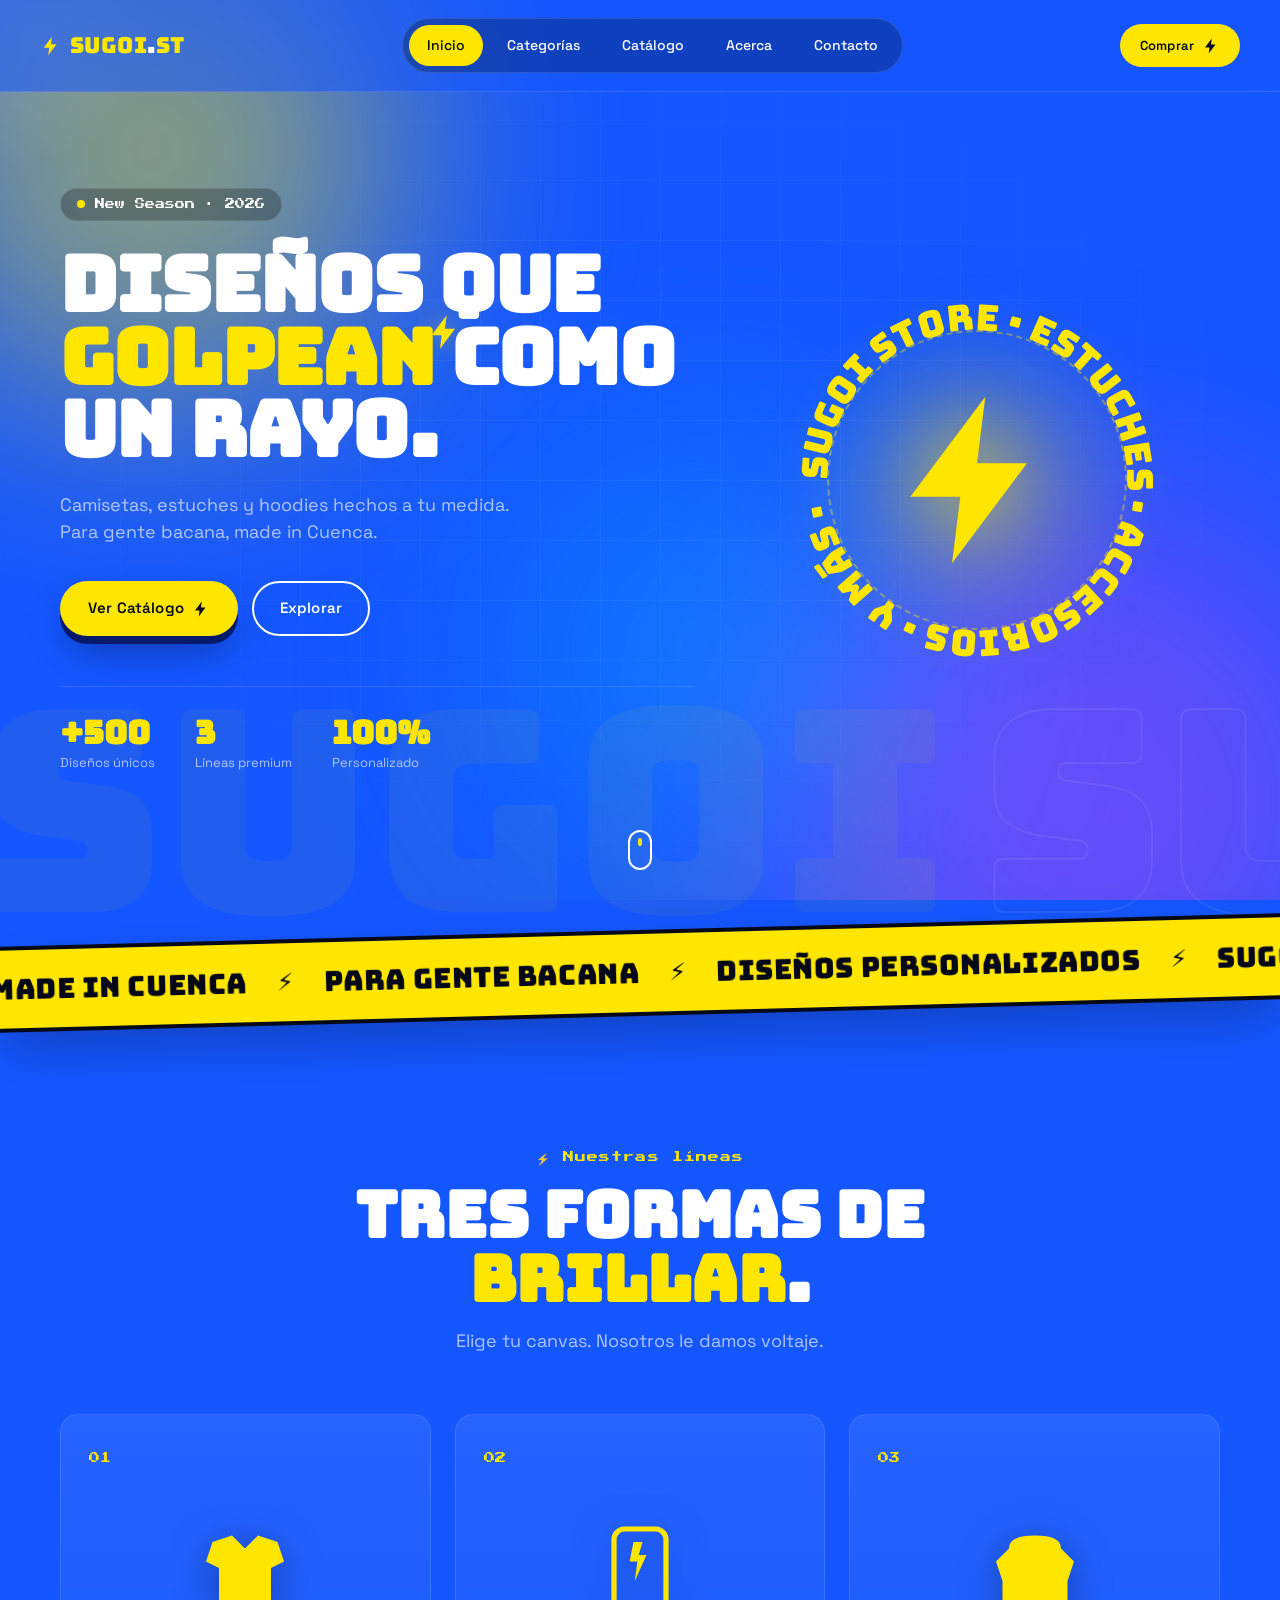
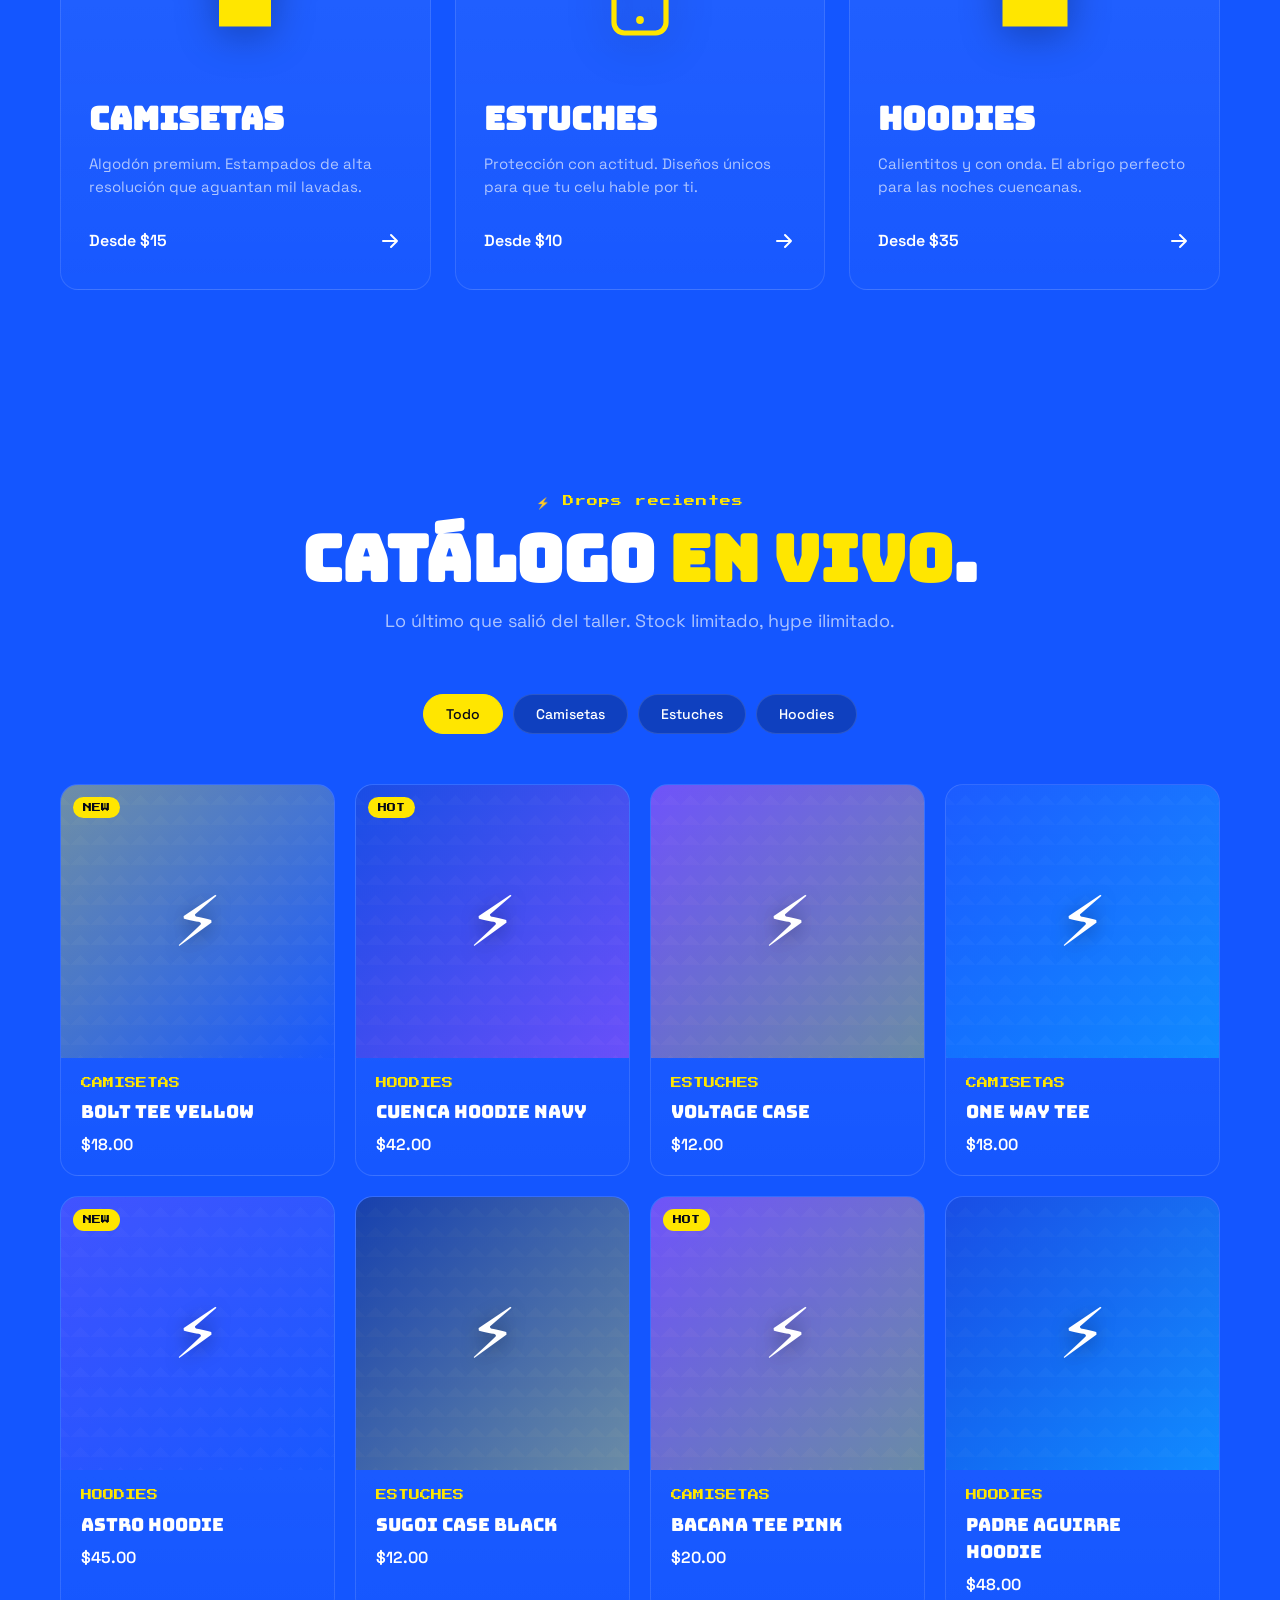
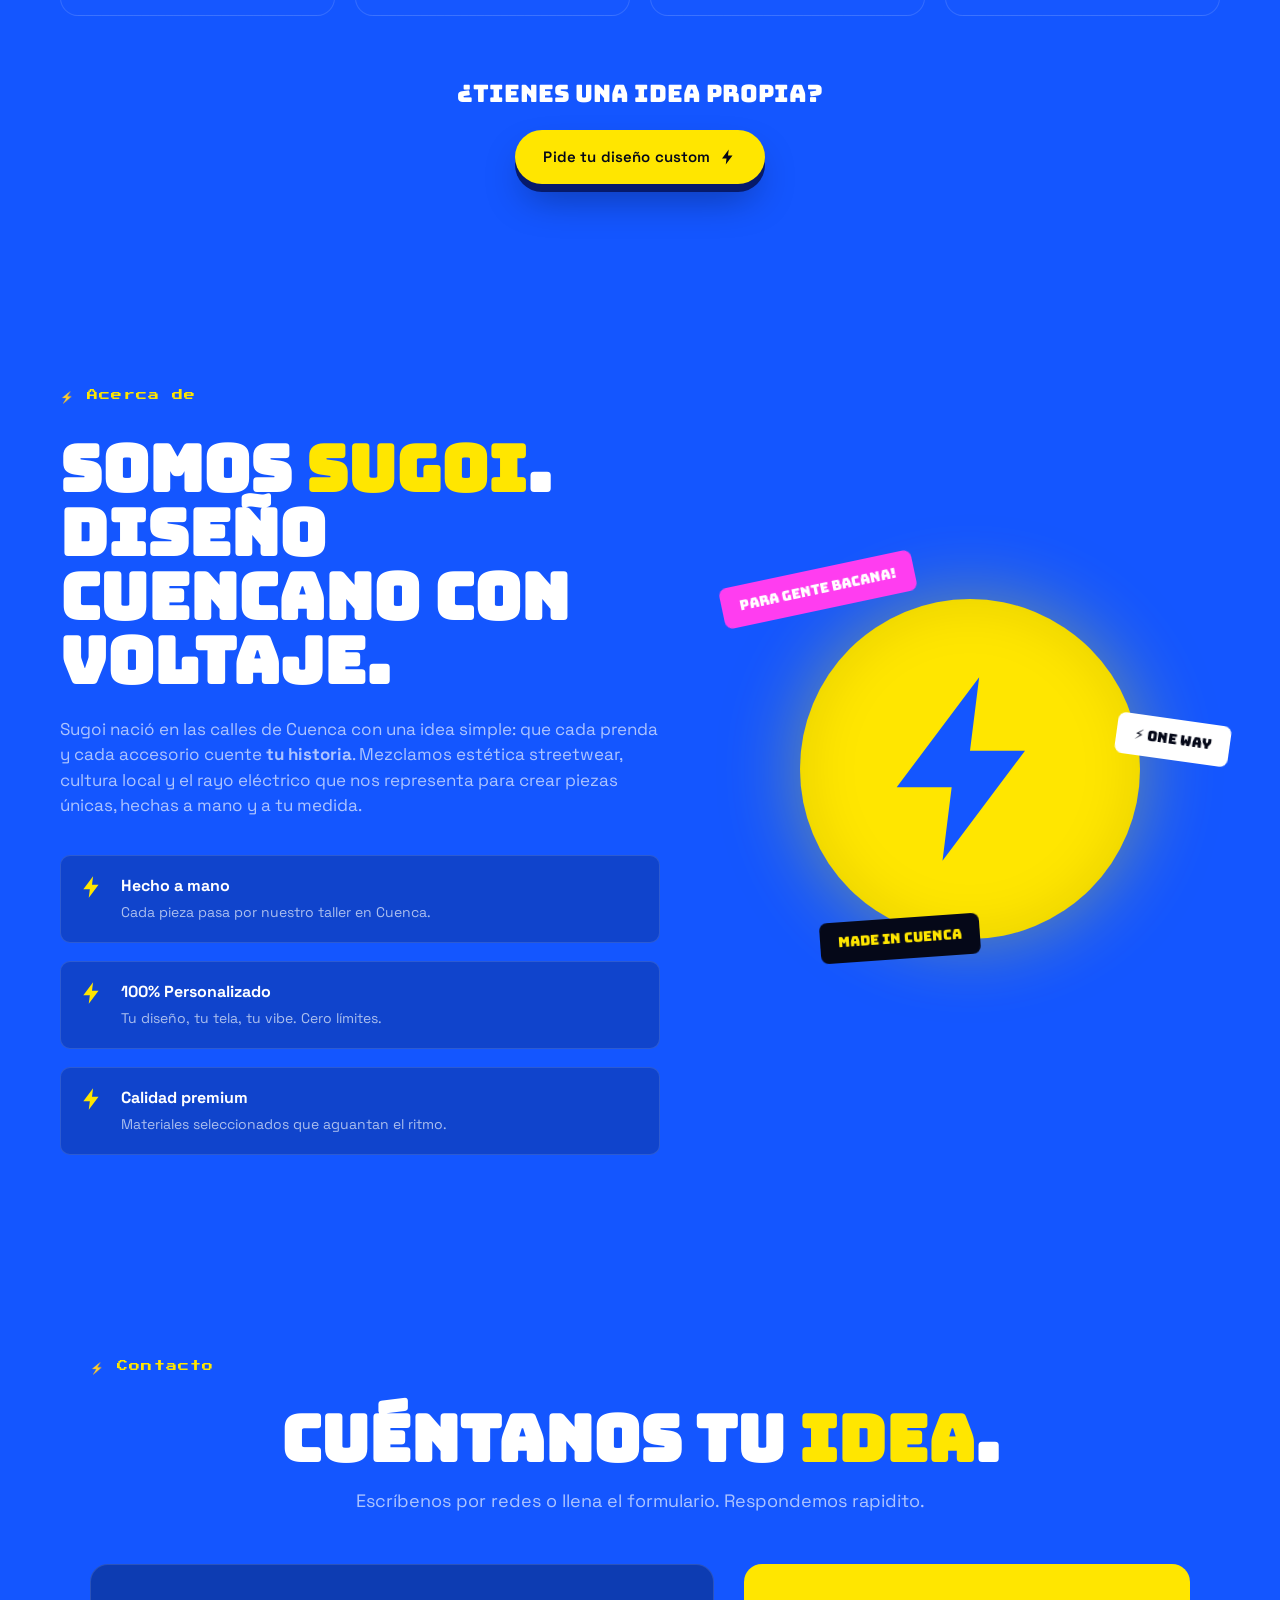
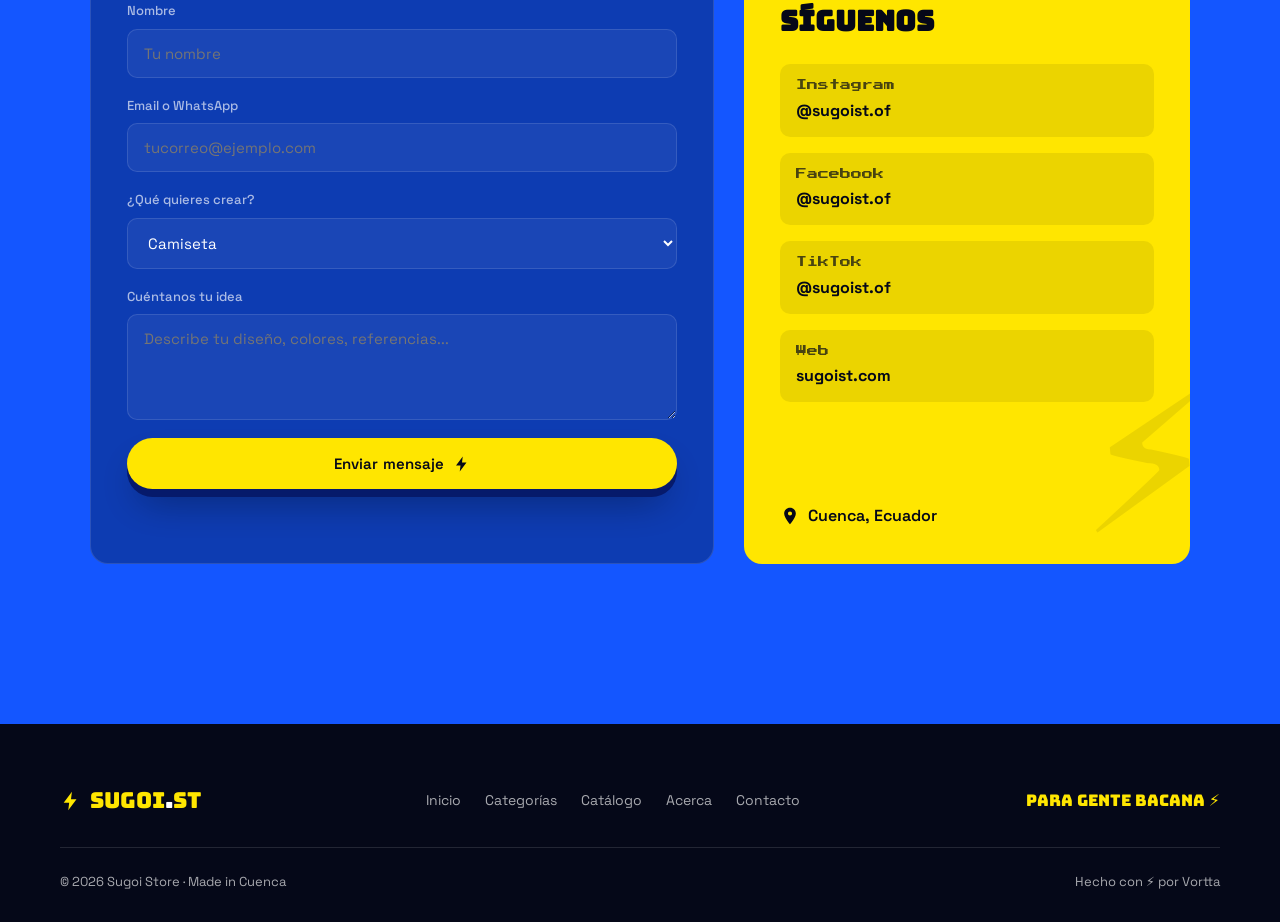
==== index.html @ 38f02950 "Primer Commit" ====
<!DOCTYPE html>
<html lang="es">
<head>
  <meta charset="UTF-8" />
  <meta name="viewport" content="width=device-width, initial-scale=1.0" />
  <title>SUGOI Store — Estuches, Accesorios y Más | Made in Cuenca</title>
  <meta name="description" content="Diseños personalizados de camisetas, estuches y hoodies. Hecho en Cuenca para gente bacana." />
  <link rel="preconnect" href="https://fonts.googleapis.com" />
  <link rel="preconnect" href="https://fonts.gstatic.com" crossorigin />
  <link href="https://fonts.googleapis.com/css2?family=Bungee&family=Space+Grotesk:wght@400;500;600;700&family=Press+Start+2P&display=swap" rel="stylesheet" />
  <link rel="stylesheet" href="assets/css/styles.css" />
</head>
<body>

  <!-- Custom cursor trail -->
  <div class="cursor-glow" id="cursorGlow"></div>

  <!-- Background grid + blobs -->
  <div class="bg-layer">
    <div class="grid-bg"></div>
    <div class="blob blob-1"></div>
    <div class="blob blob-2"></div>
    <div class="blob blob-3"></div>
  </div>

  <!-- NAVBAR -->
  <header class="nav" id="nav">
    <a href="#inicio" class="nav__logo" aria-label="Sugoi Store">
      <svg viewBox="0 0 24 24" class="bolt-icon" aria-hidden="true">
        <path d="M13 2 4 14h6l-1 8 9-12h-6l1-8z"/>
      </svg>
      <span>SUGOI<span class="dot">.</span>st</span>
    </a>
    <nav class="nav__links">
      <a href="#inicio">Inicio</a>
      <a href="#categorias">Categorías</a>
      <a href="#catalogo">Catálogo</a>
      <a href="#acerca">Acerca</a>
      <a href="#contacto">Contacto</a>
    </nav>
    <a href="#catalogo" class="btn btn--sm">
      Comprar
      <svg viewBox="0 0 24 24" class="bolt-icon" aria-hidden="true"><path d="M13 2 4 14h6l-1 8 9-12h-6l1-8z"/></svg>
    </a>
    <button class="nav__burger" id="navBurger" aria-label="Menú">
      <span></span><span></span><span></span>
    </button>
  </header>

  <!-- HERO -->
  <section class="hero" id="inicio">
    <div class="hero__bg-text" aria-hidden="true">
      <span>SUGOI</span>
      <span class="outline">SUGOI</span>
    </div>

    <div class="hero__content">
      <div class="hero__badge">
        <span class="pulse-dot"></span>
        New Season · 2026
      </div>

      <h1 class="hero__title">
        <span class="word">Diseños</span>
        <span class="word">que</span>
        <span class="word highlight">
          golpean
          <svg viewBox="0 0 24 24" class="bolt-decoration" aria-hidden="true"><path d="M13 2 4 14h6l-1 8 9-12h-6l1-8z"/></svg>
        </span>
        <span class="word">como</span>
        <span class="word">un rayo.</span>
      </h1>

      <p class="hero__subtitle">
        Camisetas, estuches y hoodies hechos a tu medida. <br />
        Para gente bacana, made in Cuenca.
      </p>

      <div class="hero__cta">
        <a href="#catalogo" class="btn btn--primary">
          Ver Catálogo
          <svg viewBox="0 0 24 24" class="bolt-icon"><path d="M13 2 4 14h6l-1 8 9-12h-6l1-8z"/></svg>
        </a>
        <a href="#categorias" class="btn btn--ghost">Explorar</a>
      </div>

      <div class="hero__stats">
        <div><strong>+500</strong><span>Diseños únicos</span></div>
        <div><strong>3</strong><span>Líneas premium</span></div>
        <div><strong>100%</strong><span>Personalizado</span></div>
      </div>
    </div>

    <div class="hero__visual">
      <div class="hero__circle">
        <svg viewBox="0 0 200 200" class="rotating-text" aria-hidden="true">
          <defs>
            <path id="circlePath" d="M 100,100 m -75,0 a 75,75 0 1,1 150,0 a 75,75 0 1,1 -150,0" />
          </defs>
          <text font-family="Bungee" font-size="18" fill="currentColor">
            <textPath href="#circlePath">SUGOI STORE · ESTUCHES · ACCESORIOS · Y MÁS · </textPath>
          </text>
        </svg>
        <svg viewBox="0 0 24 24" class="hero__bolt-big" aria-hidden="true">
          <path d="M13 2 4 14h6l-1 8 9-12h-6l1-8z"/>
        </svg>
      </div>
    </div>

    <a href="#categorias" class="scroll-down" aria-label="Desplázate">
      <span></span>
    </a>
  </section>

  <!-- MARQUEE -->
  <div class="marquee" aria-hidden="true">
    <div class="marquee__track">
      <span>MADE IN CUENCA</span><i class="bolt-sep">⚡</i>
      <span>PARA GENTE BACANA</span><i class="bolt-sep">⚡</i>
      <span>DISEÑOS PERSONALIZADOS</span><i class="bolt-sep">⚡</i>
      <span>SUGOI STORE</span><i class="bolt-sep">⚡</i>
      <span>NEW SEASON 2026</span><i class="bolt-sep">⚡</i>
      <span>MADE IN CUENCA</span><i class="bolt-sep">⚡</i>
      <span>PARA GENTE BACANA</span><i class="bolt-sep">⚡</i>
      <span>DISEÑOS PERSONALIZADOS</span><i class="bolt-sep">⚡</i>
      <span>SUGOI STORE</span><i class="bolt-sep">⚡</i>
      <span>NEW SEASON 2026</span><i class="bolt-sep">⚡</i>
    </div>
  </div>

  <!-- CATEGORÍAS -->
  <section class="categories" id="categorias">
    <div class="section-head reveal">
      <span class="eyebrow">⚡ Nuestras líneas</span>
      <h2>Tres formas de <em>brillar</em>.</h2>
      <p>Elige tu canvas. Nosotros le damos voltaje.</p>
    </div>

    <div class="cat-grid">
      <article class="cat-card reveal" data-cat="camisetas">
        <div class="cat-card__num">01</div>
        <div class="cat-card__visual">
          <svg viewBox="0 0 100 100" class="cat-icon" aria-hidden="true">
            <path d="M25 20 L40 15 L50 25 L60 15 L75 20 L80 35 L70 40 L70 85 L30 85 L30 40 L20 35 Z" fill="currentColor"/>
          </svg>
        </div>
        <h3>Camisetas</h3>
        <p>Algodón premium. Estampados de alta resolución que aguantan mil lavadas.</p>
        <div class="cat-card__footer">
          <span>Desde $15</span>
          <svg viewBox="0 0 24 24" class="arrow"><path d="M5 12h14m-6-6 6 6-6 6" stroke="currentColor" stroke-width="2" fill="none" stroke-linecap="round" stroke-linejoin="round"/></svg>
        </div>
        <div class="cat-card__bolt"></div>
      </article>

      <article class="cat-card reveal" data-cat="estuches">
        <div class="cat-card__num">02</div>
        <div class="cat-card__visual">
          <svg viewBox="0 0 100 100" class="cat-icon" aria-hidden="true">
            <rect x="30" y="10" width="40" height="80" rx="8" fill="none" stroke="currentColor" stroke-width="4"/>
            <circle cx="50" cy="80" r="3" fill="currentColor"/>
            <path d="M45 20 L42 35 L48 35 L46 50 L55 30 L49 30 L52 20 Z" fill="currentColor"/>
          </svg>
        </div>
        <h3>Estuches</h3>
        <p>Protección con actitud. Diseños únicos para que tu celu hable por ti.</p>
        <div class="cat-card__footer">
          <span>Desde $10</span>
          <svg viewBox="0 0 24 24" class="arrow"><path d="M5 12h14m-6-6 6 6-6 6" stroke="currentColor" stroke-width="2" fill="none" stroke-linecap="round" stroke-linejoin="round"/></svg>
        </div>
        <div class="cat-card__bolt"></div>
      </article>

      <article class="cat-card reveal" data-cat="hoodies">
        <div class="cat-card__num">03</div>
        <div class="cat-card__visual">
          <svg viewBox="0 0 100 100" class="cat-icon" aria-hidden="true">
            <path d="M30 25 Q30 15 50 15 Q70 15 70 25 L80 35 L75 50 L75 85 L25 85 L25 50 L20 35 Z M40 25 Q40 20 50 20 Q60 20 60 25 L60 35 Q50 40 40 35 Z" fill="currentColor"/>
          </svg>
        </div>
        <h3>Hoodies</h3>
        <p>Calientitos y con onda. El abrigo perfecto para las noches cuencanas.</p>
        <div class="cat-card__footer">
          <span>Desde $35</span>
          <svg viewBox="0 0 24 24" class="arrow"><path d="M5 12h14m-6-6 6 6-6 6" stroke="currentColor" stroke-width="2" fill="none" stroke-linecap="round" stroke-linejoin="round"/></svg>
        </div>
        <div class="cat-card__bolt"></div>
      </article>
    </div>
  </section>

  <!-- CATÁLOGO -->
  <section class="catalog" id="catalogo">
    <div class="section-head reveal">
      <span class="eyebrow">⚡ Drops recientes</span>
      <h2>Catálogo <em>en vivo</em>.</h2>
      <p>Lo último que salió del taller. Stock limitado, hype ilimitado.</p>
    </div>

    <div class="catalog__filters reveal">
      <button class="chip is-active" data-filter="all">Todo</button>
      <button class="chip" data-filter="camisetas">Camisetas</button>
      <button class="chip" data-filter="estuches">Estuches</button>
      <button class="chip" data-filter="hoodies">Hoodies</button>
    </div>

    <div class="catalog__grid" id="catalogGrid">
      <!-- Product cards generated by JS -->
    </div>

    <div class="catalog__cta reveal">
      <p>¿Tienes una idea propia?</p>
      <a href="#contacto" class="btn btn--primary">Pide tu diseño custom
        <svg viewBox="0 0 24 24" class="bolt-icon"><path d="M13 2 4 14h6l-1 8 9-12h-6l1-8z"/></svg>
      </a>
    </div>
  </section>

  <!-- ACERCA -->
  <section class="about" id="acerca">
    <div class="about__content reveal">
      <span class="eyebrow">⚡ Acerca de</span>
      <h2>Somos <em>SUGOI</em>.<br/>Diseño cuencano con voltaje.</h2>
      <p class="lead">
        Sugoi nació en las calles de Cuenca con una idea simple:
        que cada prenda y cada accesorio cuente <strong>tu historia</strong>.
        Mezclamos estética streetwear, cultura local y el rayo eléctrico
        que nos representa para crear piezas únicas, hechas a mano y a tu medida.
      </p>

      <ul class="about__features">
        <li>
          <svg viewBox="0 0 24 24" class="bolt-icon"><path d="M13 2 4 14h6l-1 8 9-12h-6l1-8z"/></svg>
          <div><strong>Hecho a mano</strong><span>Cada pieza pasa por nuestro taller en Cuenca.</span></div>
        </li>
        <li>
          <svg viewBox="0 0 24 24" class="bolt-icon"><path d="M13 2 4 14h6l-1 8 9-12h-6l1-8z"/></svg>
          <div><strong>100% Personalizado</strong><span>Tu diseño, tu tela, tu vibe. Cero límites.</span></div>
        </li>
        <li>
          <svg viewBox="0 0 24 24" class="bolt-icon"><path d="M13 2 4 14h6l-1 8 9-12h-6l1-8z"/></svg>
          <div><strong>Calidad premium</strong><span>Materiales seleccionados que aguantan el ritmo.</span></div>
        </li>
      </ul>
    </div>

    <div class="about__visual reveal">
      <div class="sticker sticker--1">PARA GENTE BACANA!</div>
      <div class="sticker sticker--2">⚡ ONE WAY</div>
      <div class="sticker sticker--3">MADE IN CUENCA</div>
      <div class="about__circle">
        <svg viewBox="0 0 24 24" class="bolt-mega" aria-hidden="true">
          <path d="M13 2 4 14h6l-1 8 9-12h-6l1-8z"/>
        </svg>
      </div>
    </div>
  </section>

  <!-- CONTACTO -->
  <section class="contact" id="contacto">
    <div class="contact__inner reveal">
      <span class="eyebrow">⚡ Contacto</span>
      <h2>Cuéntanos tu <em>idea</em>.</h2>
      <p>Escríbenos por redes o llena el formulario. Respondemos rapidito.</p>

      <div class="contact__grid">
        <form class="contact__form" id="contactForm" novalidate>
          <label>
            <span>Nombre</span>
            <input type="text" name="nombre" required placeholder="Tu nombre" />
          </label>
          <label>
            <span>Email o WhatsApp</span>
            <input type="text" name="contacto" required placeholder="tucorreo@ejemplo.com" />
          </label>
          <label>
            <span>¿Qué quieres crear?</span>
            <select name="linea">
              <option>Camiseta</option>
              <option>Estuche</option>
              <option>Hoodie</option>
              <option>Otro</option>
            </select>
          </label>
          <label>
            <span>Cuéntanos tu idea</span>
            <textarea name="mensaje" rows="4" placeholder="Describe tu diseño, colores, referencias..."></textarea>
          </label>
          <button type="submit" class="btn btn--primary btn--block">
            Enviar mensaje
            <svg viewBox="0 0 24 24" class="bolt-icon"><path d="M13 2 4 14h6l-1 8 9-12h-6l1-8z"/></svg>
          </button>
          <p class="form-msg" id="formMsg"></p>
        </form>

        <aside class="contact__side">
          <h3>Síguenos</h3>
          <a href="#" class="social-link" aria-label="Instagram">
            <span>Instagram</span><strong>@sugoist.of</strong>
          </a>
          <a href="#" class="social-link" aria-label="Facebook">
            <span>Facebook</span><strong>@sugoist.of</strong>
          </a>
          <a href="#" class="social-link" aria-label="TikTok">
            <span>TikTok</span><strong>@sugoist.of</strong>
          </a>
          <a href="#" class="social-link" aria-label="Web">
            <span>Web</span><strong>sugoist.com</strong>
          </a>

          <div class="contact__location">
            <svg viewBox="0 0 24 24" width="20" height="20"><path d="M12 2C8 2 5 5 5 9c0 5 7 13 7 13s7-8 7-13c0-4-3-7-7-7zm0 9.5A2.5 2.5 0 1 1 12 6.5a2.5 2.5 0 0 1 0 5z" fill="currentColor"/></svg>
            <span>Cuenca, Ecuador</span>
          </div>
        </aside>
      </div>
    </div>
  </section>

  <!-- FOOTER -->
  <footer class="footer">
    <div class="footer__main">
      <div class="footer__brand">
        <svg viewBox="0 0 24 24" class="bolt-icon"><path d="M13 2 4 14h6l-1 8 9-12h-6l1-8z"/></svg>
        <span>SUGOI<span class="dot">.</span>st</span>
      </div>
      <nav class="footer__nav">
        <a href="#inicio">Inicio</a>
        <a href="#categorias">Categorías</a>
        <a href="#catalogo">Catálogo</a>
        <a href="#acerca">Acerca</a>
        <a href="#contacto">Contacto</a>
      </nav>
      <p class="footer__tag">Para gente bacana ⚡</p>
    </div>
    <div class="footer__base">
      <span>© 2026 Sugoi Store · Made in Cuenca</span>
      <span>Hecho con ⚡ por Vortta</span>
    </div>
  </footer>

  <script src="assets/js/main.js"></script>
</body>
</html>
---- assets/css/styles.css ----
/* =========================================================
   SUGOI Store — Base styles
   Palette: electric blue + voltage yellow + ink black
   ========================================================= */

:root {
  --blue: #1456ff;
  --blue-deep: #0a2db5;
  --blue-dark: #061a6b;
  --yellow: #ffe600;
  --yellow-soft: #fff36a;
  --ink: #050818;
  --white: #ffffff;
  --muted: rgba(255, 255, 255, 0.65);
  --line: rgba(255, 255, 255, 0.12);

  --radius: 18px;
  --radius-sm: 10px;
  --ease: cubic-bezier(0.2, 0.7, 0.2, 1);
  --shadow: 0 30px 80px -20px rgba(0, 0, 0, 0.6);

  --font-display: "Bungee", system-ui, sans-serif;
  --font-pixel: "Press Start 2P", monospace;
  --font-body: "Space Grotesk", system-ui, -apple-system, sans-serif;
}

* { box-sizing: border-box; margin: 0; padding: 0; }

html { scroll-behavior: smooth; }

body {
  font-family: var(--font-body);
  background: var(--blue);
  color: var(--white);
  overflow-x: hidden;
  min-height: 100vh;
  line-height: 1.5;
  cursor: default;
}

img, svg { display: block; max-width: 100%; }
a { color: inherit; text-decoration: none; }
button { font-family: inherit; cursor: pointer; border: none; background: none; color: inherit; }
em { font-style: normal; color: var(--yellow); }

/* =========================================================
   BACKGROUND LAYER
   ========================================================= */
.bg-layer {
  position: fixed;
  inset: 0;
  z-index: -1;
  overflow: hidden;
  pointer-events: none;
}

.grid-bg {
  position: absolute;
  inset: 0;
  background-image:
    linear-gradient(rgba(255, 255, 255, 0.04) 1px, transparent 1px),
    linear-gradient(90deg, rgba(255, 255, 255, 0.04) 1px, transparent 1px);
  background-size: 60px 60px;
  mask-image: radial-gradient(ellipse at center, black 30%, transparent 75%);
}

.blob {
  position: absolute;
  border-radius: 50%;
  filter: blur(120px);
  opacity: 0.5;
  animation: float 18s ease-in-out infinite;
}
.blob-1 { width: 500px; height: 500px; background: var(--yellow); top: -100px; left: -100px; }
.blob-2 { width: 600px; height: 600px; background: #ff3df0; bottom: -200px; right: -100px; animation-delay: -6s; opacity: 0.35; }
.blob-3 { width: 400px; height: 400px; background: #00e5ff; top: 50%; left: 40%; animation-delay: -12s; opacity: 0.25; }

@keyframes float {
  0%, 100% { transform: translate(0, 0) scale(1); }
  33%      { transform: translate(60px, -40px) scale(1.1); }
  66%      { transform: translate(-40px, 60px) scale(0.95); }
}

/* =========================================================
   CURSOR GLOW
   ========================================================= */
.cursor-glow {
  position: fixed;
  width: 400px;
  height: 400px;
  border-radius: 50%;
  background: radial-gradient(circle, rgba(255, 230, 0, 0.18), transparent 60%);
  pointer-events: none;
  z-index: 0;
  transform: translate(-50%, -50%);
  transition: width 0.3s ease, height 0.3s ease;
  mix-blend-mode: screen;
}

/* =========================================================
   BOLT ICON
   ========================================================= */
.bolt-icon {
  width: 18px;
  height: 18px;
  fill: currentColor;
  flex-shrink: 0;
}

/* =========================================================
   NAVBAR
   ========================================================= */
.nav {
  position: fixed;
  top: 0; left: 0; right: 0;
  z-index: 100;
  display: flex;
  align-items: center;
  justify-content: space-between;
  padding: 18px 40px;
  backdrop-filter: blur(12px);
  background: rgba(20, 86, 255, 0.55);
  border-bottom: 1px solid var(--line);
  transition: padding 0.3s var(--ease), background 0.3s var(--ease);
}
.nav.is-scrolled {
  padding: 12px 40px;
  background: rgba(6, 26, 107, 0.85);
}

.nav__logo {
  display: flex;
  align-items: center;
  gap: 8px;
  font-family: var(--font-display);
  font-size: 22px;
  color: var(--yellow);
  letter-spacing: 0.02em;
}
.nav__logo .bolt-icon { width: 22px; height: 22px; }
.nav__logo .dot { color: var(--white); }

.nav__links {
  display: flex;
  gap: 6px;
  background: rgba(0, 0, 0, 0.25);
  padding: 6px;
  border-radius: 99px;
  border: 1px solid var(--line);
}
.nav__links a {
  position: relative;
  padding: 10px 18px;
  border-radius: 99px;
  font-size: 14px;
  font-weight: 500;
  transition: color 0.25s var(--ease), background 0.25s var(--ease);
}
.nav__links a:hover,
.nav__links a.is-active {
  background: var(--yellow);
  color: var(--ink);
}

.nav__burger {
  display: none;
  flex-direction: column;
  gap: 5px;
  padding: 8px;
}
.nav__burger span {
  width: 24px;
  height: 2px;
  background: var(--white);
  transition: transform 0.3s, opacity 0.3s;
}

/* =========================================================
   BUTTONS
   ========================================================= */
.btn {
  display: inline-flex;
  align-items: center;
  gap: 8px;
  padding: 14px 26px;
  border-radius: 99px;
  font-weight: 600;
  font-size: 15px;
  letter-spacing: 0.01em;
  border: 2px solid transparent;
  position: relative;
  overflow: hidden;
  transition: transform 0.25s var(--ease), box-shadow 0.25s var(--ease);
  white-space: nowrap;
}
.btn::before {
  content: "";
  position: absolute;
  inset: 0;
  background: linear-gradient(120deg, transparent 30%, rgba(255, 255, 255, 0.5) 50%, transparent 70%);
  transform: translateX(-100%);
  transition: transform 0.6s var(--ease);
}
.btn:hover::before { transform: translateX(100%); }
.btn:hover { transform: translateY(-2px); }

.btn--primary {
  background: var(--yellow);
  color: var(--ink);
  box-shadow: 0 8px 0 var(--blue-dark), 0 20px 40px -10px rgba(0, 0, 0, 0.4);
}
.btn--primary:hover {
  box-shadow: 0 6px 0 var(--blue-dark), 0 24px 50px -10px rgba(255, 230, 0, 0.5);
}
.btn--primary:active {
  transform: translateY(4px);
  box-shadow: 0 2px 0 var(--blue-dark);
}

.btn--ghost {
  background: transparent;
  color: var(--white);
  border-color: var(--white);
}
.btn--ghost:hover {
  background: var(--white);
  color: var(--ink);
}

.btn--sm {
  padding: 10px 18px;
  font-size: 13px;
  background: var(--yellow);
  color: var(--ink);
}

.btn--block { width: 100%; justify-content: center; }

/* =========================================================
   HERO
   ========================================================= */
.hero {
  position: relative;
  min-height: 100vh;
  padding: 140px 60px 80px;
  display: grid;
  grid-template-columns: 1.3fr 1fr;
  align-items: center;
  gap: 40px;
}

.hero__bg-text {
  position: absolute;
  bottom: -30px;
  left: -20px;
  right: -20px;
  font-family: var(--font-display);
  font-size: clamp(120px, 22vw, 320px);
  line-height: 0.85;
  pointer-events: none;
  color: rgba(255, 230, 0, 0.06);
  display: flex;
  gap: 30px;
  white-space: nowrap;
  overflow: hidden;
}
.hero__bg-text .outline {
  color: transparent;
  -webkit-text-stroke: 2px rgba(255, 255, 255, 0.08);
}

.hero__content {
  position: relative;
  z-index: 2;
}

.hero__badge {
  display: inline-flex;
  align-items: center;
  gap: 10px;
  padding: 8px 16px;
  border: 1px solid var(--line);
  border-radius: 99px;
  font-size: 13px;
  font-family: var(--font-pixel);
  font-size: 10px;
  background: rgba(0, 0, 0, 0.25);
  margin-bottom: 28px;
}
.pulse-dot {
  width: 8px;
  height: 8px;
  border-radius: 50%;
  background: var(--yellow);
  box-shadow: 0 0 0 0 var(--yellow);
  animation: pulse 1.8s infinite;
}
@keyframes pulse {
  0%   { box-shadow: 0 0 0 0 rgba(255, 230, 0, 0.7); }
  70%  { box-shadow: 0 0 0 14px rgba(255, 230, 0, 0); }
  100% { box-shadow: 0 0 0 0 rgba(255, 230, 0, 0); }
}

.hero__title {
  font-family: var(--font-display);
  font-size: clamp(48px, 6vw, 96px);
  line-height: 0.95;
  letter-spacing: -0.01em;
  margin-bottom: 24px;
}
.hero__title .word {
  display: inline-block;
  opacity: 0;
  transform: translateY(40px);
  animation: wordIn 0.8s var(--ease) forwards;
}
.hero__title .word:nth-child(1) { animation-delay: 0.1s; }
.hero__title .word:nth-child(2) { animation-delay: 0.2s; }
.hero__title .word:nth-child(3) { animation-delay: 0.3s; }
.hero__title .word:nth-child(4) { animation-delay: 0.4s; }
.hero__title .word:nth-child(5) { animation-delay: 0.5s; }

@keyframes wordIn {
  to { opacity: 1; transform: translateY(0); }
}

.hero__title .highlight {
  position: relative;
  color: var(--yellow);
}
.bolt-decoration {
  position: absolute;
  top: -10px;
  right: -30px;
  width: 40px;
  height: 40px;
  fill: var(--yellow);
  filter: drop-shadow(0 0 12px rgba(255, 230, 0, 0.6));
  animation: bolt-bounce 2s ease-in-out infinite;
}
@keyframes bolt-bounce {
  0%, 100% { transform: rotate(-10deg) scale(1); }
  50%      { transform: rotate(10deg) scale(1.15); }
}

.hero__subtitle {
  font-size: 18px;
  color: var(--muted);
  margin-bottom: 36px;
  max-width: 480px;
}

.hero__cta {
  display: flex;
  gap: 14px;
  margin-bottom: 50px;
  flex-wrap: wrap;
}

.hero__stats {
  display: flex;
  gap: 40px;
  padding-top: 30px;
  border-top: 1px solid var(--line);
}
.hero__stats > div {
  display: flex;
  flex-direction: column;
}
.hero__stats strong {
  font-family: var(--font-display);
  font-size: 32px;
  color: var(--yellow);
  line-height: 1;
}
.hero__stats span {
  font-size: 13px;
  color: var(--muted);
  margin-top: 4px;
}

/* Hero visual */
.hero__visual {
  position: relative;
  display: flex;
  justify-content: center;
  align-items: center;
  height: 500px;
}
.hero__circle {
  position: relative;
  width: 400px;
  height: 400px;
  display: flex;
  align-items: center;
  justify-content: center;
  animation: floatY 6s ease-in-out infinite;
}
@keyframes floatY {
  0%, 100% { transform: translateY(0); }
  50%      { transform: translateY(-20px); }
}
.hero__circle::before {
  content: "";
  position: absolute;
  inset: 0;
  border-radius: 50%;
  background: radial-gradient(circle at center, rgba(255, 230, 0, 0.3), transparent 65%);
  filter: blur(20px);
}
.hero__circle::after {
  content: "";
  position: absolute;
  inset: 50px;
  border-radius: 50%;
  border: 2px dashed rgba(255, 230, 0, 0.4);
  animation: spin 30s linear infinite;
}
.rotating-text {
  position: absolute;
  inset: 0;
  width: 100%;
  height: 100%;
  color: var(--yellow);
  animation: spin 20s linear infinite;
}
@keyframes spin {
  to { transform: rotate(360deg); }
}
.hero__bolt-big {
  width: 200px;
  height: 200px;
  fill: var(--yellow);
  filter: drop-shadow(0 0 40px rgba(255, 230, 0, 0.6));
  z-index: 2;
  animation: bolt-pulse 2s ease-in-out infinite;
}
@keyframes bolt-pulse {
  0%, 100% { transform: scale(1) rotate(-5deg); filter: drop-shadow(0 0 40px rgba(255, 230, 0, 0.6)); }
  50%      { transform: scale(1.05) rotate(5deg); filter: drop-shadow(0 0 60px rgba(255, 230, 0, 1)); }
}

.scroll-down {
  position: absolute;
  bottom: 30px;
  left: 50%;
  transform: translateX(-50%);
  width: 24px;
  height: 40px;
  border: 2px solid var(--white);
  border-radius: 99px;
  display: flex;
  justify-content: center;
  padding-top: 6px;
}
.scroll-down span {
  width: 4px;
  height: 8px;
  background: var(--yellow);
  border-radius: 2px;
  animation: scrolly 1.6s ease-in-out infinite;
}
@keyframes scrolly {
  0%   { transform: translateY(0); opacity: 1; }
  100% { transform: translateY(16px); opacity: 0; }
}

/* =========================================================
   MARQUEE
   ========================================================= */
.marquee {
  background: var(--yellow);
  color: var(--ink);
  padding: 18px 0;
  border-top: 4px solid var(--ink);
  border-bottom: 4px solid var(--ink);
  overflow: hidden;
  transform: rotate(-1.5deg);
  margin: 30px -10px;
  position: relative;
  z-index: 3;
  box-shadow: 0 20px 60px -10px rgba(0,0,0,0.3);
}
.marquee__track {
  display: flex;
  align-items: center;
  gap: 30px;
  animation: marquee 30s linear infinite;
  white-space: nowrap;
}
.marquee__track span {
  font-family: var(--font-display);
  font-size: 28px;
  letter-spacing: 0.02em;
}
.bolt-sep {
  font-style: normal;
  font-size: 24px;
  color: var(--ink);
}
@keyframes marquee {
  to { transform: translateX(-50%); }
}

/* =========================================================
   SECTION HEADS
   ========================================================= */
section { padding: 100px 60px; position: relative; }

.section-head {
  max-width: 700px;
  margin: 0 auto 60px;
  text-align: center;
}
.eyebrow {
  display: inline-block;
  font-family: var(--font-pixel);
  font-size: 11px;
  color: var(--yellow);
  margin-bottom: 16px;
  letter-spacing: 0.1em;
}
.section-head h2 {
  font-family: var(--font-display);
  font-size: clamp(40px, 5vw, 72px);
  line-height: 1;
  margin-bottom: 16px;
}
.section-head p {
  color: var(--muted);
  font-size: 18px;
}

/* =========================================================
   CATEGORIES
   ========================================================= */
.cat-grid {
  display: grid;
  grid-template-columns: repeat(3, 1fr);
  gap: 24px;
  max-width: 1200px;
  margin: 0 auto;
}

.cat-card {
  position: relative;
  padding: 36px 28px;
  background: linear-gradient(180deg, rgba(255,255,255,0.08), rgba(255,255,255,0.02));
  border: 1px solid var(--line);
  border-radius: var(--radius);
  overflow: hidden;
  transition: transform 0.4s var(--ease), border-color 0.4s var(--ease);
  cursor: pointer;
}
.cat-card:hover {
  transform: translateY(-8px);
  border-color: var(--yellow);
}
.cat-card::before {
  content: "";
  position: absolute;
  inset: -2px;
  background: linear-gradient(135deg, transparent, var(--yellow), transparent);
  opacity: 0;
  transition: opacity 0.4s var(--ease);
  z-index: -1;
  border-radius: var(--radius);
}
.cat-card:hover::before { opacity: 0.6; }

.cat-card__num {
  font-family: var(--font-pixel);
  font-size: 11px;
  color: var(--yellow);
  margin-bottom: 24px;
}

.cat-card__visual {
  height: 180px;
  display: flex;
  align-items: center;
  justify-content: center;
  margin-bottom: 24px;
  color: var(--yellow);
  position: relative;
  transition: transform 0.5s var(--ease);
}
.cat-card:hover .cat-card__visual {
  transform: scale(1.1) rotate(-5deg);
}
.cat-icon { width: 130px; height: 130px; filter: drop-shadow(0 8px 20px rgba(0,0,0,0.3)); }

.cat-card h3 {
  font-family: var(--font-display);
  font-size: 32px;
  margin-bottom: 10px;
}

.cat-card p {
  color: var(--muted);
  font-size: 15px;
  margin-bottom: 28px;
  min-height: 48px;
}

.cat-card__footer {
  display: flex;
  align-items: center;
  justify-content: space-between;
  font-weight: 600;
}
.cat-card__footer .arrow {
  width: 24px;
  height: 24px;
  transition: transform 0.3s var(--ease);
}
.cat-card:hover .cat-card__footer .arrow {
  transform: translateX(6px);
  color: var(--yellow);
}

/* Lightning hover effect */
.cat-card__bolt {
  position: absolute;
  top: 0; left: 50%;
  width: 4px;
  height: 0;
  background: var(--yellow);
  transform: translateX(-50%) skewX(-20deg);
  box-shadow: 0 0 20px var(--yellow), 0 0 40px var(--yellow);
  transition: height 0.3s var(--ease);
  pointer-events: none;
}
.cat-card:hover .cat-card__bolt {
  height: 100%;
  animation: zap 0.4s var(--ease);
}
@keyframes zap {
  0%, 100% { opacity: 1; }
  50%      { opacity: 0.3; transform: translateX(-50%) skewX(-20deg) scaleY(0.95); }
}

/* =========================================================
   CATALOG
   ========================================================= */
.catalog__filters {
  display: flex;
  justify-content: center;
  gap: 10px;
  margin-bottom: 50px;
  flex-wrap: wrap;
}
.chip {
  padding: 10px 22px;
  border-radius: 99px;
  background: rgba(0,0,0,0.25);
  border: 1px solid var(--line);
  font-size: 14px;
  font-weight: 500;
  transition: all 0.25s var(--ease);
}
.chip:hover { border-color: var(--yellow); }
.chip.is-active {
  background: var(--yellow);
  color: var(--ink);
  border-color: var(--yellow);
}

.catalog__grid {
  display: grid;
  grid-template-columns: repeat(4, 1fr);
  gap: 20px;
  max-width: 1300px;
  margin: 0 auto;
}

.product {
  background: linear-gradient(180deg, rgba(255,255,255,0.06), rgba(255,255,255,0.01));
  border: 1px solid var(--line);
  border-radius: var(--radius);
  overflow: hidden;
  transition: transform 0.4s var(--ease), border-color 0.4s var(--ease);
  cursor: pointer;
  position: relative;
}
.product:hover {
  transform: translateY(-6px);
  border-color: var(--yellow);
}
.product__img {
  aspect-ratio: 1;
  position: relative;
  overflow: hidden;
  display: flex;
  align-items: center;
  justify-content: center;
  font-family: var(--font-display);
  font-size: 60px;
  color: rgba(255,255,255,0.1);
  background-size: 20px 20px;
  background-image:
    linear-gradient(45deg, rgba(255,255,255,0.03) 25%, transparent 25%),
    linear-gradient(-45deg, rgba(255,255,255,0.03) 25%, transparent 25%);
}
.product__img::after {
  content: "";
  position: absolute;
  inset: 0;
  background: linear-gradient(135deg, var(--c1, #ff3df0), var(--c2, var(--blue-deep)));
  opacity: 0.35;
  transition: opacity 0.4s var(--ease);
}
.product:hover .product__img::after { opacity: 0.6; }

.product__bolt {
  position: relative;
  z-index: 2;
  font-family: var(--font-display);
  color: var(--white);
  font-size: 70px;
  text-shadow: 0 4px 20px rgba(0,0,0,0.4);
  transition: transform 0.4s var(--ease);
}
.product:hover .product__bolt { transform: scale(1.1) rotate(-8deg); }

.product__tag {
  position: absolute;
  top: 12px;
  left: 12px;
  z-index: 3;
  background: var(--yellow);
  color: var(--ink);
  padding: 4px 10px;
  border-radius: 99px;
  font-family: var(--font-pixel);
  font-size: 9px;
}

.product__info {
  padding: 18px 20px;
}
.product__cat {
  font-size: 11px;
  font-family: var(--font-pixel);
  color: var(--yellow);
  margin-bottom: 6px;
}
.product__name {
  font-family: var(--font-display);
  font-size: 18px;
  margin-bottom: 8px;
}
.product__price {
  font-weight: 600;
  color: var(--white);
  font-size: 16px;
}

.catalog__cta {
  text-align: center;
  margin-top: 60px;
}
.catalog__cta p {
  font-family: var(--font-display);
  font-size: 24px;
  margin-bottom: 18px;
}

/* =========================================================
   ABOUT
   ========================================================= */
.about {
  display: grid;
  grid-template-columns: 1.2fr 1fr;
  gap: 60px;
  align-items: center;
  max-width: 1300px;
  margin: 0 auto;
}
.about__content h2 {
  font-family: var(--font-display);
  font-size: clamp(40px, 5vw, 72px);
  line-height: 1;
  margin: 16px 0 24px;
}
.about__content .lead {
  font-size: 17px;
  color: var(--muted);
  margin-bottom: 36px;
}

.about__features {
  list-style: none;
  display: flex;
  flex-direction: column;
  gap: 18px;
}
.about__features li {
  display: flex;
  gap: 16px;
  align-items: flex-start;
  padding: 18px;
  background: rgba(0,0,0,0.2);
  border: 1px solid var(--line);
  border-radius: var(--radius-sm);
  transition: border-color 0.3s var(--ease), transform 0.3s var(--ease);
}
.about__features li:hover {
  border-color: var(--yellow);
  transform: translateX(6px);
}
.about__features .bolt-icon {
  width: 26px;
  height: 26px;
  color: var(--yellow);
  flex-shrink: 0;
}
.about__features strong {
  display: block;
  font-size: 16px;
  margin-bottom: 2px;
}
.about__features span {
  color: var(--muted);
  font-size: 14px;
}

/* Visual side */
.about__visual {
  position: relative;
  height: 500px;
}
.about__circle {
  position: absolute;
  top: 50%;
  left: 50%;
  transform: translate(-50%, -50%);
  width: 340px;
  height: 340px;
  border-radius: 50%;
  background: var(--yellow);
  display: flex;
  align-items: center;
  justify-content: center;
  box-shadow: 0 0 80px rgba(255, 230, 0, 0.4), inset 0 0 60px rgba(0,0,0,0.1);
  animation: spin 30s linear infinite;
}
.bolt-mega {
  width: 220px;
  height: 220px;
  fill: var(--blue);
  animation: spin 30s linear infinite reverse;
}

.sticker {
  position: absolute;
  font-family: var(--font-display);
  font-size: 14px;
  padding: 10px 18px;
  border-radius: 8px;
  transform: rotate(-8deg);
  z-index: 2;
  transition: transform 0.4s var(--ease);
}
.sticker:hover { transform: rotate(0) scale(1.1); }

.sticker--1 {
  top: 10%;
  left: 0;
  background: #ff3df0;
  color: var(--white);
  transform: rotate(-12deg);
}
.sticker--2 {
  top: 40%;
  right: -10px;
  background: var(--white);
  color: var(--ink);
  transform: rotate(8deg);
}
.sticker--3 {
  bottom: 12%;
  left: 20%;
  background: var(--ink);
  color: var(--yellow);
  transform: rotate(-4deg);
}

/* =========================================================
   CONTACT
   ========================================================= */
.contact__inner {
  max-width: 1100px;
  margin: 0 auto;
}
.contact__inner > .eyebrow,
.contact__inner > h2,
.contact__inner > p {
  text-align: center;
}
.contact__inner > h2 {
  font-family: var(--font-display);
  font-size: clamp(40px, 5vw, 72px);
  line-height: 1;
  margin: 16px 0;
}
.contact__inner > p {
  color: var(--muted);
  margin-bottom: 50px;
  font-size: 18px;
}

.contact__grid {
  display: grid;
  grid-template-columns: 1.4fr 1fr;
  gap: 30px;
}

.contact__form {
  background: rgba(0,0,0,0.3);
  padding: 36px;
  border-radius: var(--radius);
  border: 1px solid var(--line);
  display: flex;
  flex-direction: column;
  gap: 18px;
}
.contact__form label {
  display: flex;
  flex-direction: column;
  gap: 8px;
  font-size: 13px;
  color: var(--muted);
  font-weight: 500;
}
.contact__form input,
.contact__form select,
.contact__form textarea {
  font-family: inherit;
  background: rgba(255,255,255,0.05);
  border: 1px solid var(--line);
  color: var(--white);
  padding: 14px 16px;
  border-radius: var(--radius-sm);
  font-size: 15px;
  transition: border-color 0.25s var(--ease), background 0.25s var(--ease);
}
.contact__form input:focus,
.contact__form select:focus,
.contact__form textarea:focus {
  outline: none;
  border-color: var(--yellow);
  background: rgba(255,255,255,0.08);
}
.contact__form textarea { resize: vertical; min-height: 100px; font-family: inherit; }
.contact__form select option { background: var(--blue-dark); color: var(--white); }

.form-msg { font-size: 14px; color: var(--yellow); min-height: 20px; text-align: center; }

.contact__side {
  background: var(--yellow);
  color: var(--ink);
  padding: 36px;
  border-radius: var(--radius);
  display: flex;
  flex-direction: column;
  gap: 16px;
  position: relative;
  overflow: hidden;
}
.contact__side::before {
  content: "⚡";
  position: absolute;
  font-size: 200px;
  right: -30px;
  bottom: -50px;
  color: rgba(0,0,0,0.08);
  pointer-events: none;
}
.contact__side h3 {
  font-family: var(--font-display);
  font-size: 28px;
  margin-bottom: 6px;
}
.social-link {
  display: flex;
  flex-direction: column;
  padding: 14px 16px;
  background: rgba(0,0,0,0.08);
  border-radius: var(--radius-sm);
  transition: background 0.25s var(--ease), transform 0.25s var(--ease);
  position: relative;
  z-index: 1;
}
.social-link:hover {
  background: var(--ink);
  color: var(--yellow);
  transform: translateX(6px);
}
.social-link span {
  font-size: 11px;
  font-family: var(--font-pixel);
  opacity: 0.7;
  margin-bottom: 4px;
}
.social-link strong { font-size: 16px; }

.contact__location {
  margin-top: auto;
  display: flex;
  align-items: center;
  gap: 8px;
  font-weight: 600;
  position: relative;
  z-index: 1;
}

/* =========================================================
   FOOTER
   ========================================================= */
.footer {
  background: var(--ink);
  padding: 60px 60px 30px;
  margin-top: 60px;
}
.footer__main {
  display: flex;
  justify-content: space-between;
  align-items: center;
  flex-wrap: wrap;
  gap: 24px;
  padding-bottom: 30px;
  border-bottom: 1px solid var(--line);
}
.footer__brand {
  display: flex;
  align-items: center;
  gap: 8px;
  font-family: var(--font-display);
  font-size: 22px;
  color: var(--yellow);
}
.footer__brand .bolt-icon { width: 22px; height: 22px; }
.footer__brand .dot { color: var(--white); }

.footer__nav {
  display: flex;
  gap: 24px;
  flex-wrap: wrap;
}
.footer__nav a {
  color: var(--muted);
  font-size: 14px;
  transition: color 0.2s var(--ease);
}
.footer__nav a:hover { color: var(--yellow); }
.footer__tag {
  font-family: var(--font-display);
  color: var(--yellow);
}

.footer__base {
  display: flex;
  justify-content: space-between;
  flex-wrap: wrap;
  gap: 10px;
  padding-top: 24px;
  font-size: 13px;
  color: var(--muted);
}

/* =========================================================
   REVEAL ANIMATIONS
   ========================================================= */
.reveal {
  opacity: 0;
  transform: translateY(40px);
  transition: opacity 0.8s var(--ease), transform 0.8s var(--ease);
}
.reveal.is-visible {
  opacity: 1;
  transform: translateY(0);
}

/* =========================================================
   RESPONSIVE
   ========================================================= */
@media (max-width: 1024px) {
  .hero { grid-template-columns: 1fr; padding: 120px 30px 60px; }
  .hero__visual { height: 380px; }
  .hero__circle { width: 320px; height: 320px; }
  .hero__bolt-big { width: 150px; height: 150px; }
  .cat-grid { grid-template-columns: repeat(2, 1fr); }
  .catalog__grid { grid-template-columns: repeat(2, 1fr); }
  .about { grid-template-columns: 1fr; }
  .about__visual { height: 380px; }
  .contact__grid { grid-template-columns: 1fr; }
  section { padding: 80px 30px; }
}

@media (max-width: 720px) {
  .nav { padding: 14px 20px; }
  .nav__links { display: none; }
  .nav__burger { display: flex; }

  .hero__bg-text { font-size: 100px; }
  .hero__stats { gap: 20px; flex-wrap: wrap; }
  .hero__stats strong { font-size: 24px; }

  .marquee__track span { font-size: 22px; }

  .cat-grid { grid-template-columns: 1fr; }
  .catalog__grid { grid-template-columns: 1fr 1fr; }

  .footer { padding: 40px 24px 20px; }
  .footer__main { flex-direction: column; text-align: center; }

  .cursor-glow { display: none; }
}

/* =========================================================
   PREFERS REDUCED MOTION
   ========================================================= */
@media (prefers-reduced-motion: reduce) {
  *, *::before, *::after {
    animation-duration: 0.01ms !important;
    transition-duration: 0.01ms !important;
  }
}
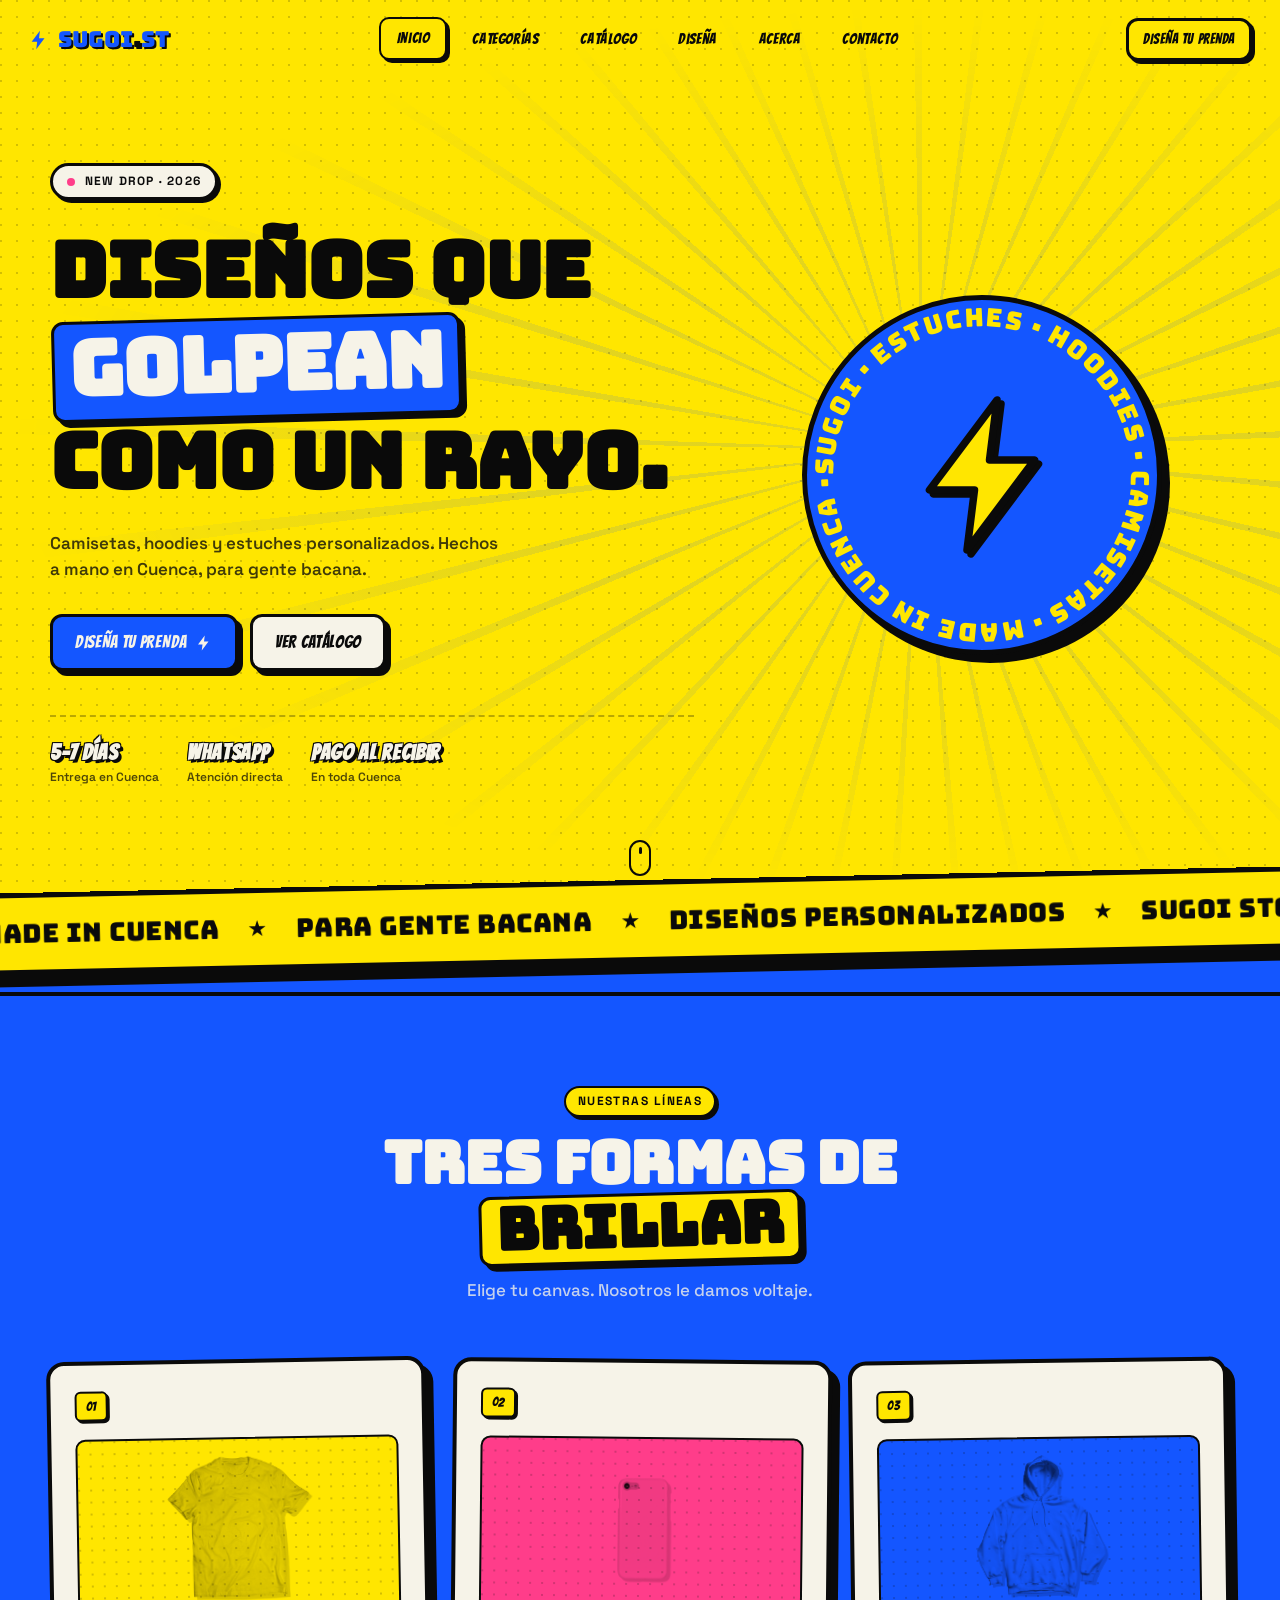
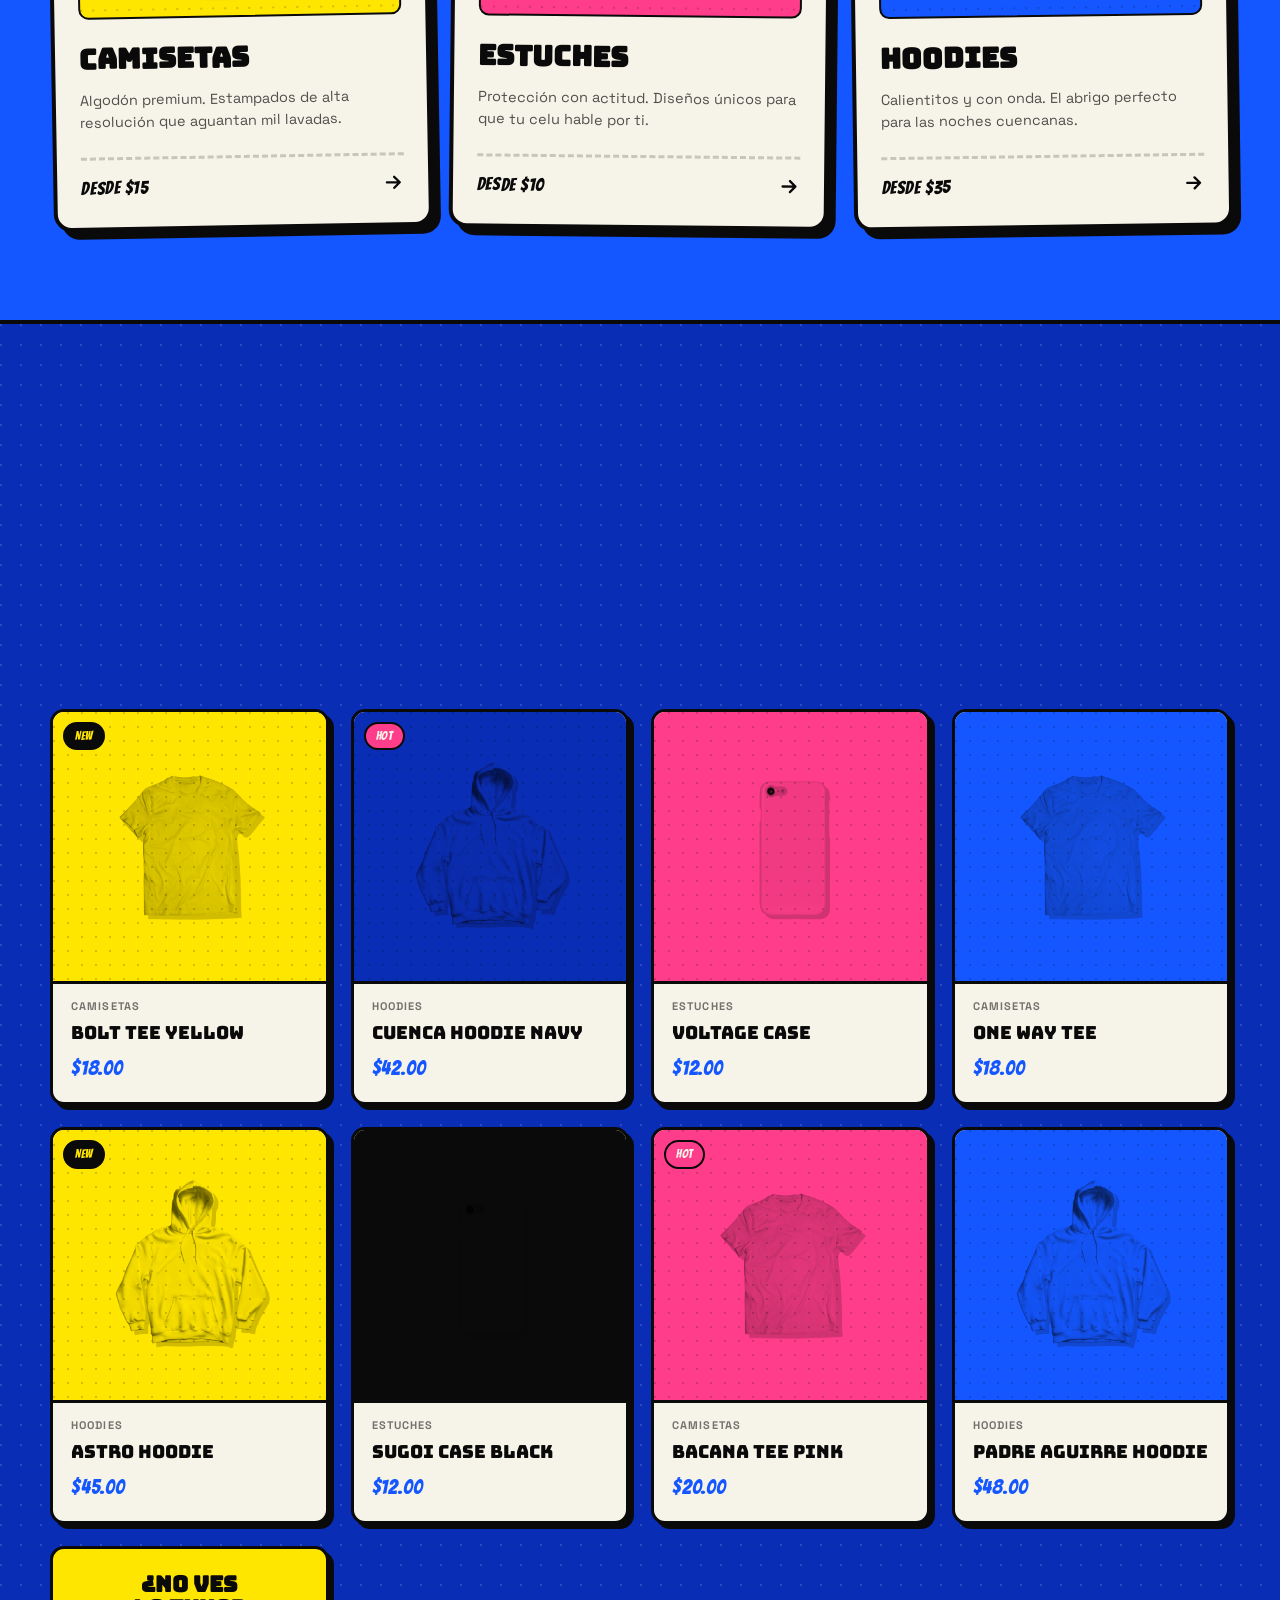
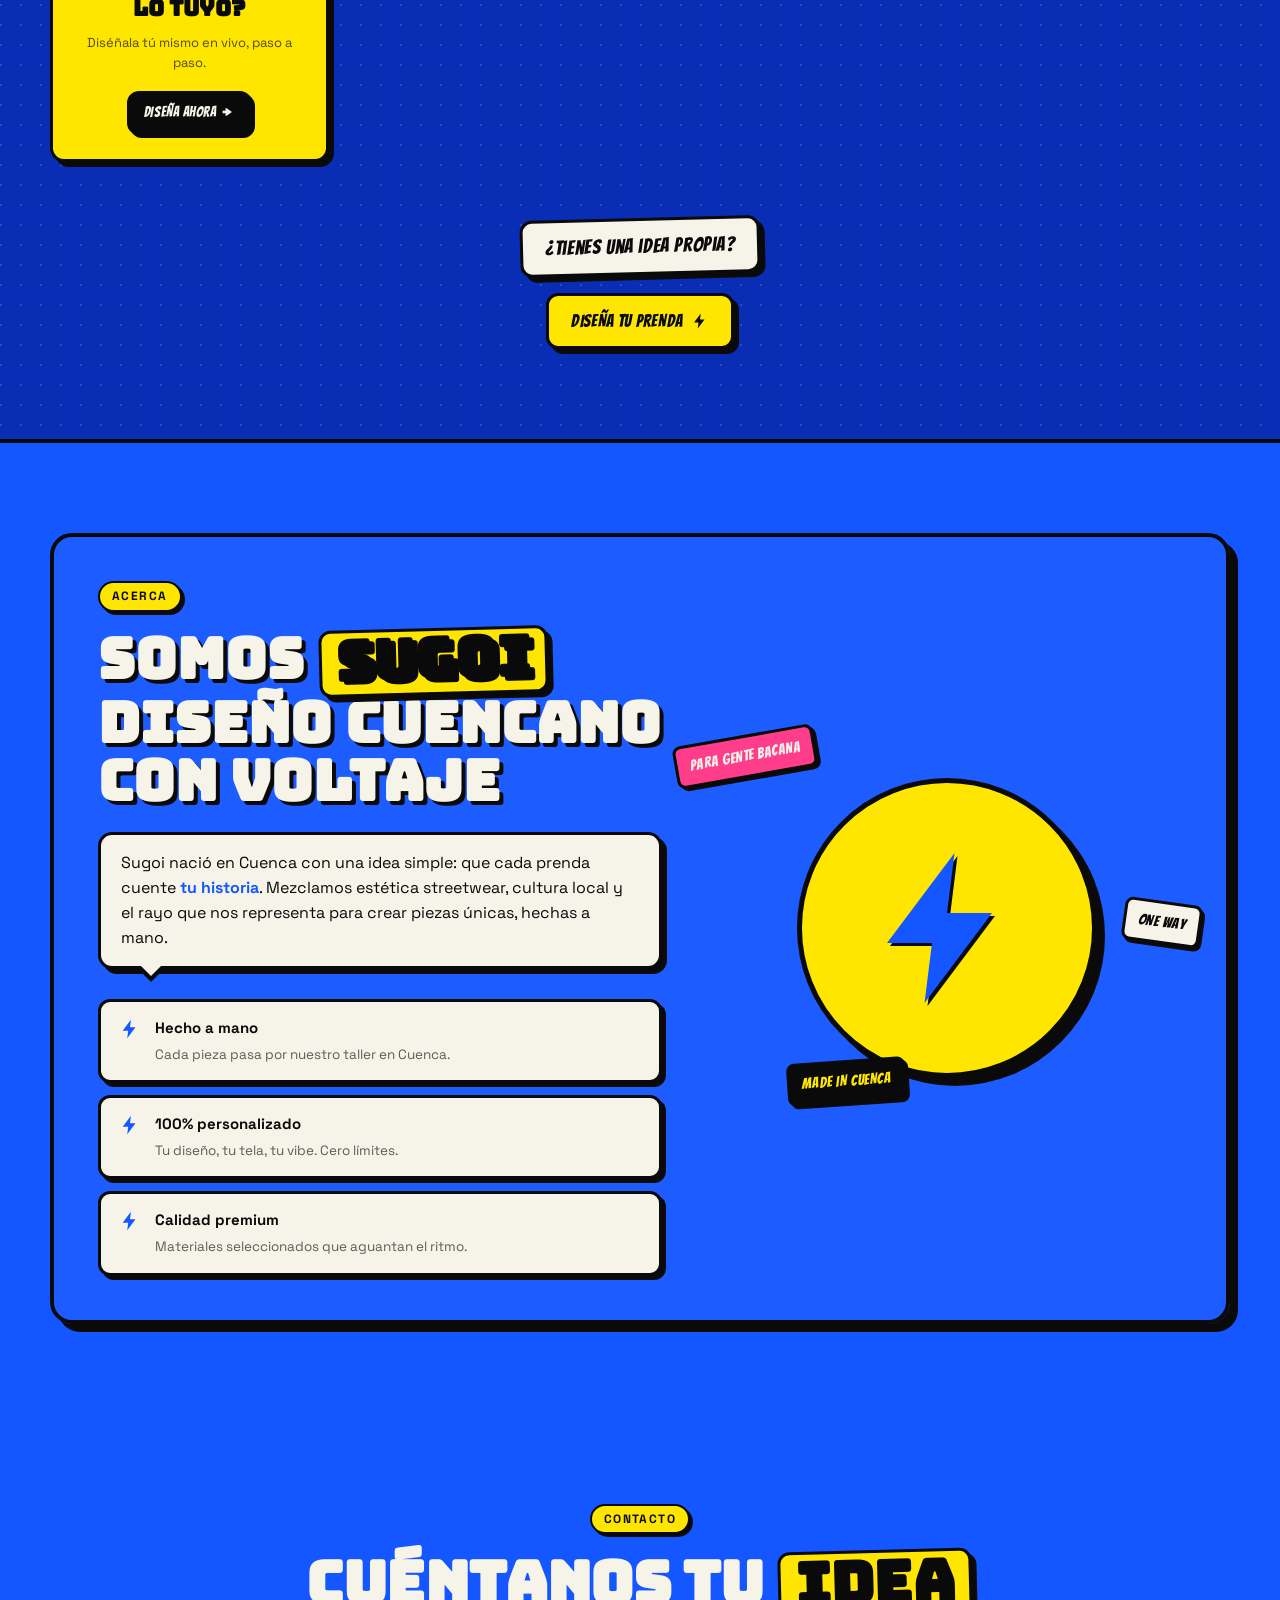
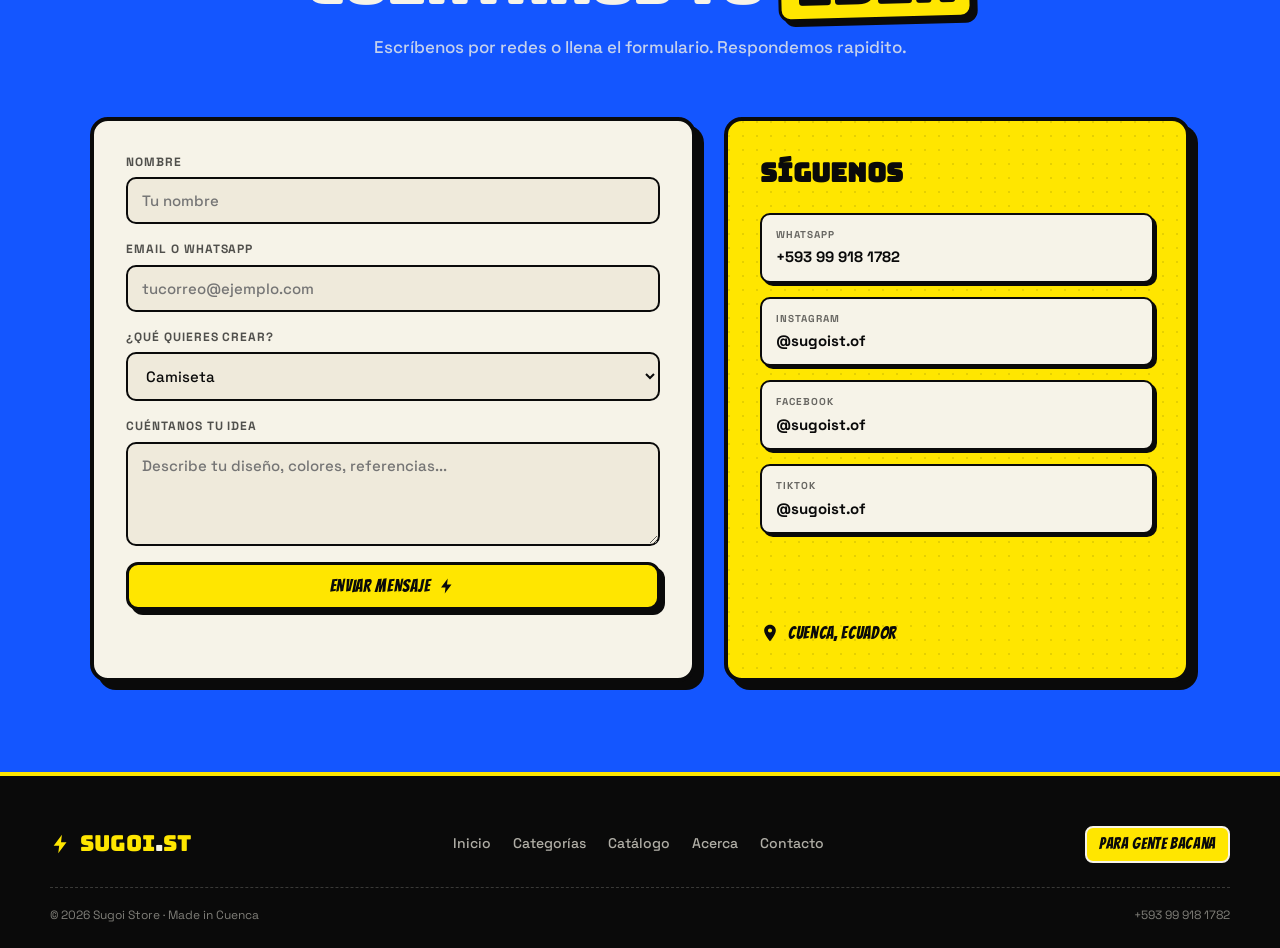
==== commit 73ed2163: "Pagina completa: editor de pruebas, estilo comic, mockups PNG" ====
--- a/index.html
+++ b/index.html
@@ -3,27 +3,16 @@
 <head>
   <meta charset="UTF-8" />
   <meta name="viewport" content="width=device-width, initial-scale=1.0" />
-  <title>SUGOI Store — Estuches, Accesorios y Más | Made in Cuenca</title>
-  <meta name="description" content="Diseños personalizados de camisetas, estuches y hoodies. Hecho en Cuenca para gente bacana." />
+  <title>SUGOI Store — Diseños hechos en Cuenca | Camisetas, Hoodies, Estuches</title>
+  <meta name="description" content="Diseña tu prenda en vivo. Camisetas, hoodies y estuches personalizados hechos a mano en Cuenca." />
+  <link rel="icon" type="image/svg+xml" href="assets/img/favicon.svg" />
   <link rel="preconnect" href="https://fonts.googleapis.com" />
   <link rel="preconnect" href="https://fonts.gstatic.com" crossorigin />
-  <link href="https://fonts.googleapis.com/css2?family=Bungee&family=Space+Grotesk:wght@400;500;600;700&family=Press+Start+2P&display=swap" rel="stylesheet" />
+  <link href="https://fonts.googleapis.com/css2?family=Bangers&family=Bungee&family=Space+Grotesk:wght@400;500;600;700&display=swap" rel="stylesheet" />
   <link rel="stylesheet" href="assets/css/styles.css" />
 </head>
 <body>
 
-  <!-- Custom cursor trail -->
-  <div class="cursor-glow" id="cursorGlow"></div>
-
-  <!-- Background grid + blobs -->
-  <div class="bg-layer">
-    <div class="grid-bg"></div>
-    <div class="blob blob-1"></div>
-    <div class="blob blob-2"></div>
-    <div class="blob blob-3"></div>
-  </div>
-
-  <!-- NAVBAR -->
   <header class="nav" id="nav">
     <a href="#inicio" class="nav__logo" aria-label="Sugoi Store">
       <svg viewBox="0 0 24 24" class="bolt-icon" aria-hidden="true">
@@ -35,73 +24,61 @@
       <a href="#inicio">Inicio</a>
       <a href="#categorias">Categorías</a>
       <a href="#catalogo">Catálogo</a>
-      <a href="#acerca">Acerca</a>
-      <a href="#contacto">Contacto</a>
+      <a href="pruebas.html">Diseña</a>
+      <a href="#acerca" data-secondary>Acerca</a>
+      <a href="#contacto" data-secondary>Contacto</a>
     </nav>
-    <a href="#catalogo" class="btn btn--sm">
-      Comprar
-      <svg viewBox="0 0 24 24" class="bolt-icon" aria-hidden="true"><path d="M13 2 4 14h6l-1 8 9-12h-6l1-8z"/></svg>
-    </a>
+    <a href="pruebas.html" class="btn btn--primary btn--sm nav__cta">Diseña tu prenda</a>
     <button class="nav__burger" id="navBurger" aria-label="Menú">
       <span></span><span></span><span></span>
     </button>
   </header>
 
-  <!-- HERO -->
   <section class="hero" id="inicio">
-    <div class="hero__bg-text" aria-hidden="true">
-      <span>SUGOI</span>
-      <span class="outline">SUGOI</span>
-    </div>
-
     <div class="hero__content">
       <div class="hero__badge">
         <span class="pulse-dot"></span>
-        New Season · 2026
+        New Drop · 2026
       </div>
 
       <h1 class="hero__title">
         <span class="word">Diseños</span>
         <span class="word">que</span>
-        <span class="word highlight">
-          golpean
-          <svg viewBox="0 0 24 24" class="bolt-decoration" aria-hidden="true"><path d="M13 2 4 14h6l-1 8 9-12h-6l1-8z"/></svg>
-        </span>
+        <span class="word"><span class="hl">golpean</span></span>
         <span class="word">como</span>
         <span class="word">un rayo.</span>
       </h1>
 
       <p class="hero__subtitle">
-        Camisetas, estuches y hoodies hechos a tu medida. <br />
-        Para gente bacana, made in Cuenca.
+        Camisetas, hoodies y estuches personalizados. Hechos a mano en Cuenca, para gente bacana.
       </p>
 
       <div class="hero__cta">
-        <a href="#catalogo" class="btn btn--primary">
-          Ver Catálogo
+        <a href="pruebas.html" class="btn btn--primary">
+          Diseña tu prenda
           <svg viewBox="0 0 24 24" class="bolt-icon"><path d="M13 2 4 14h6l-1 8 9-12h-6l1-8z"/></svg>
         </a>
-        <a href="#categorias" class="btn btn--ghost">Explorar</a>
-      </div>
-
-      <div class="hero__stats">
-        <div><strong>+500</strong><span>Diseños únicos</span></div>
-        <div><strong>3</strong><span>Líneas premium</span></div>
-        <div><strong>100%</strong><span>Personalizado</span></div>
+        <a href="#catalogo" class="btn btn--ghost">Ver catálogo</a>
+      </div>
+
+      <div class="hero__trust">
+        <div><strong>5–7 días</strong><span>Entrega en Cuenca</span></div>
+        <div><strong>WhatsApp</strong><span>Atención directa</span></div>
+        <div><strong>Pago al recibir</strong><span>En toda Cuenca</span></div>
       </div>
     </div>
 
     <div class="hero__visual">
-      <div class="hero__circle">
+      <div class="hero__disc">
         <svg viewBox="0 0 200 200" class="rotating-text" aria-hidden="true">
           <defs>
-            <path id="circlePath" d="M 100,100 m -75,0 a 75,75 0 1,1 150,0 a 75,75 0 1,1 -150,0" />
+            <path id="circlePath" d="M 100,100 m -85,0 a 85,85 0 1,1 170,0 a 85,85 0 1,1 -170,0" />
           </defs>
-          <text font-family="Bungee" font-size="18" fill="currentColor">
-            <textPath href="#circlePath">SUGOI STORE · ESTUCHES · ACCESORIOS · Y MÁS · </textPath>
+          <text font-family="Bungee" font-size="14.5" fill="currentColor" letter-spacing="1">
+            <textPath href="#circlePath">SUGOI · ESTUCHES · HOODIES · CAMISETAS · MADE IN CUENCA · </textPath>
           </text>
         </svg>
-        <svg viewBox="0 0 24 24" class="hero__bolt-big" aria-hidden="true">
+        <svg viewBox="-1 0 24 24" class="hero__bolt" aria-hidden="true">
           <path d="M13 2 4 14h6l-1 8 9-12h-6l1-8z"/>
         </svg>
       </div>
@@ -112,89 +89,75 @@
     </a>
   </section>
 
-  <!-- MARQUEE -->
   <div class="marquee" aria-hidden="true">
     <div class="marquee__track">
-      <span>MADE IN CUENCA</span><i class="bolt-sep">⚡</i>
-      <span>PARA GENTE BACANA</span><i class="bolt-sep">⚡</i>
-      <span>DISEÑOS PERSONALIZADOS</span><i class="bolt-sep">⚡</i>
-      <span>SUGOI STORE</span><i class="bolt-sep">⚡</i>
-      <span>NEW SEASON 2026</span><i class="bolt-sep">⚡</i>
-      <span>MADE IN CUENCA</span><i class="bolt-sep">⚡</i>
-      <span>PARA GENTE BACANA</span><i class="bolt-sep">⚡</i>
-      <span>DISEÑOS PERSONALIZADOS</span><i class="bolt-sep">⚡</i>
-      <span>SUGOI STORE</span><i class="bolt-sep">⚡</i>
-      <span>NEW SEASON 2026</span><i class="bolt-sep">⚡</i>
+      <span>MADE IN CUENCA</span><i class="sep">★</i>
+      <span>PARA GENTE BACANA</span><i class="sep">★</i>
+      <span>DISEÑOS PERSONALIZADOS</span><i class="sep">★</i>
+      <span>SUGOI STORE</span><i class="sep">★</i>
+      <span>NEW DROP 2026</span><i class="sep">★</i>
+      <span>MADE IN CUENCA</span><i class="sep">★</i>
+      <span>PARA GENTE BACANA</span><i class="sep">★</i>
+      <span>DISEÑOS PERSONALIZADOS</span><i class="sep">★</i>
+      <span>SUGOI STORE</span><i class="sep">★</i>
+      <span>NEW DROP 2026</span><i class="sep">★</i>
     </div>
   </div>
 
-  <!-- CATEGORÍAS -->
   <section class="categories" id="categorias">
     <div class="section-head reveal">
-      <span class="eyebrow">⚡ Nuestras líneas</span>
-      <h2>Tres formas de <em>brillar</em>.</h2>
+      <span class="eyebrow">Nuestras líneas</span>
+      <h2>Tres formas de <span class="hl">brillar</span></h2>
       <p>Elige tu canvas. Nosotros le damos voltaje.</p>
     </div>
 
     <div class="cat-grid">
       <article class="cat-card reveal" data-cat="camisetas">
-        <div class="cat-card__num">01</div>
-        <div class="cat-card__visual">
-          <svg viewBox="0 0 100 100" class="cat-icon" aria-hidden="true">
-            <path d="M25 20 L40 15 L50 25 L60 15 L75 20 L80 35 L70 40 L70 85 L30 85 L30 40 L20 35 Z" fill="currentColor"/>
-          </svg>
+        <span class="cat-card__num">01</span>
+        <div class="cat-card__mockup" style="--cat-bg: #ffe600;">
+          <img src="assets/mockups/camiseta-front.png" alt="Camiseta Sugoi" />
         </div>
         <h3>Camisetas</h3>
         <p>Algodón premium. Estampados de alta resolución que aguantan mil lavadas.</p>
         <div class="cat-card__footer">
           <span>Desde $15</span>
-          <svg viewBox="0 0 24 24" class="arrow"><path d="M5 12h14m-6-6 6 6-6 6" stroke="currentColor" stroke-width="2" fill="none" stroke-linecap="round" stroke-linejoin="round"/></svg>
-        </div>
-        <div class="cat-card__bolt"></div>
+          <svg viewBox="0 0 24 24" class="arrow"><path d="M5 12h14m-6-6 6 6-6 6" stroke="currentColor" stroke-width="2.5" fill="none" stroke-linecap="round" stroke-linejoin="round"/></svg>
+        </div>
       </article>
 
       <article class="cat-card reveal" data-cat="estuches">
-        <div class="cat-card__num">02</div>
-        <div class="cat-card__visual">
-          <svg viewBox="0 0 100 100" class="cat-icon" aria-hidden="true">
-            <rect x="30" y="10" width="40" height="80" rx="8" fill="none" stroke="currentColor" stroke-width="4"/>
-            <circle cx="50" cy="80" r="3" fill="currentColor"/>
-            <path d="M45 20 L42 35 L48 35 L46 50 L55 30 L49 30 L52 20 Z" fill="currentColor"/>
-          </svg>
+        <span class="cat-card__num">02</span>
+        <div class="cat-card__mockup" style="--cat-bg: #ff3d8a;">
+          <img src="assets/mockups/estuche-front.png" alt="Estuche Sugoi" />
         </div>
         <h3>Estuches</h3>
         <p>Protección con actitud. Diseños únicos para que tu celu hable por ti.</p>
         <div class="cat-card__footer">
           <span>Desde $10</span>
-          <svg viewBox="0 0 24 24" class="arrow"><path d="M5 12h14m-6-6 6 6-6 6" stroke="currentColor" stroke-width="2" fill="none" stroke-linecap="round" stroke-linejoin="round"/></svg>
-        </div>
-        <div class="cat-card__bolt"></div>
+          <svg viewBox="0 0 24 24" class="arrow"><path d="M5 12h14m-6-6 6 6-6 6" stroke="currentColor" stroke-width="2.5" fill="none" stroke-linecap="round" stroke-linejoin="round"/></svg>
+        </div>
       </article>
 
       <article class="cat-card reveal" data-cat="hoodies">
-        <div class="cat-card__num">03</div>
-        <div class="cat-card__visual">
-          <svg viewBox="0 0 100 100" class="cat-icon" aria-hidden="true">
-            <path d="M30 25 Q30 15 50 15 Q70 15 70 25 L80 35 L75 50 L75 85 L25 85 L25 50 L20 35 Z M40 25 Q40 20 50 20 Q60 20 60 25 L60 35 Q50 40 40 35 Z" fill="currentColor"/>
-          </svg>
+        <span class="cat-card__num">03</span>
+        <div class="cat-card__mockup" style="--cat-bg: #1456ff;">
+          <img src="assets/mockups/hoodie-front.png" alt="Hoodie Sugoi" />
         </div>
         <h3>Hoodies</h3>
         <p>Calientitos y con onda. El abrigo perfecto para las noches cuencanas.</p>
         <div class="cat-card__footer">
           <span>Desde $35</span>
-          <svg viewBox="0 0 24 24" class="arrow"><path d="M5 12h14m-6-6 6 6-6 6" stroke="currentColor" stroke-width="2" fill="none" stroke-linecap="round" stroke-linejoin="round"/></svg>
-        </div>
-        <div class="cat-card__bolt"></div>
+          <svg viewBox="0 0 24 24" class="arrow"><path d="M5 12h14m-6-6 6 6-6 6" stroke="currentColor" stroke-width="2.5" fill="none" stroke-linecap="round" stroke-linejoin="round"/></svg>
+        </div>
       </article>
     </div>
   </section>
 
-  <!-- CATÁLOGO -->
   <section class="catalog" id="catalogo">
     <div class="section-head reveal">
-      <span class="eyebrow">⚡ Drops recientes</span>
-      <h2>Catálogo <em>en vivo</em>.</h2>
-      <p>Lo último que salió del taller. Stock limitado, hype ilimitado.</p>
+      <span class="eyebrow">Drops recientes</span>
+      <h2>Catálogo <span class="hl">en vivo</span></h2>
+      <p>Lo último que salió del taller. Stock limitado.</p>
     </div>
 
     <div class="catalog__filters reveal">
@@ -205,66 +168,68 @@
     </div>
 
     <div class="catalog__grid" id="catalogGrid">
-      <!-- Product cards generated by JS -->
+
     </div>
 
     <div class="catalog__cta reveal">
       <p>¿Tienes una idea propia?</p>
-      <a href="#contacto" class="btn btn--primary">Pide tu diseño custom
+      <a href="pruebas.html" class="btn btn--primary">
+        Diseña tu prenda
         <svg viewBox="0 0 24 24" class="bolt-icon"><path d="M13 2 4 14h6l-1 8 9-12h-6l1-8z"/></svg>
       </a>
     </div>
   </section>
 
-  <!-- ACERCA -->
-  <section class="about" id="acerca">
-    <div class="about__content reveal">
-      <span class="eyebrow">⚡ Acerca de</span>
-      <h2>Somos <em>SUGOI</em>.<br/>Diseño cuencano con voltaje.</h2>
-      <p class="lead">
-        Sugoi nació en las calles de Cuenca con una idea simple:
-        que cada prenda y cada accesorio cuente <strong>tu historia</strong>.
-        Mezclamos estética streetwear, cultura local y el rayo eléctrico
-        que nos representa para crear piezas únicas, hechas a mano y a tu medida.
-      </p>
-
-      <ul class="about__features">
-        <li>
-          <svg viewBox="0 0 24 24" class="bolt-icon"><path d="M13 2 4 14h6l-1 8 9-12h-6l1-8z"/></svg>
-          <div><strong>Hecho a mano</strong><span>Cada pieza pasa por nuestro taller en Cuenca.</span></div>
-        </li>
-        <li>
-          <svg viewBox="0 0 24 24" class="bolt-icon"><path d="M13 2 4 14h6l-1 8 9-12h-6l1-8z"/></svg>
-          <div><strong>100% Personalizado</strong><span>Tu diseño, tu tela, tu vibe. Cero límites.</span></div>
-        </li>
-        <li>
-          <svg viewBox="0 0 24 24" class="bolt-icon"><path d="M13 2 4 14h6l-1 8 9-12h-6l1-8z"/></svg>
-          <div><strong>Calidad premium</strong><span>Materiales seleccionados que aguantan el ritmo.</span></div>
-        </li>
-      </ul>
-    </div>
-
-    <div class="about__visual reveal">
-      <div class="sticker sticker--1">PARA GENTE BACANA!</div>
-      <div class="sticker sticker--2">⚡ ONE WAY</div>
-      <div class="sticker sticker--3">MADE IN CUENCA</div>
-      <div class="about__circle">
-        <svg viewBox="0 0 24 24" class="bolt-mega" aria-hidden="true">
-          <path d="M13 2 4 14h6l-1 8 9-12h-6l1-8z"/>
-        </svg>
-      </div>
-    </div>
-  </section>
-
-  <!-- CONTACTO -->
+  <section class="about-wrap" id="acerca">
+    <div class="about">
+      <div class="about__content reveal">
+        <span class="eyebrow">Acerca</span>
+        <h2>Somos <span class="hl">SUGOI</span><br/>Diseño cuencano con voltaje</h2>
+        <p class="about__lead">
+          Sugoi nació en Cuenca con una idea simple: que cada prenda cuente
+          <strong>tu historia</strong>. Mezclamos estética streetwear, cultura local y
+          el rayo que nos representa para crear piezas únicas, hechas a mano.
+        </p>
+
+        <ul class="about__features">
+          <li>
+            <svg viewBox="0 0 24 24" class="bolt-icon"><path d="M13 2 4 14h6l-1 8 9-12h-6l1-8z"/></svg>
+            <div><strong>Hecho a mano</strong><span>Cada pieza pasa por nuestro taller en Cuenca.</span></div>
+          </li>
+          <li>
+            <svg viewBox="0 0 24 24" class="bolt-icon"><path d="M13 2 4 14h6l-1 8 9-12h-6l1-8z"/></svg>
+            <div><strong>100% personalizado</strong><span>Tu diseño, tu tela, tu vibe. Cero límites.</span></div>
+          </li>
+          <li>
+            <svg viewBox="0 0 24 24" class="bolt-icon"><path d="M13 2 4 14h6l-1 8 9-12h-6l1-8z"/></svg>
+            <div><strong>Calidad premium</strong><span>Materiales seleccionados que aguantan el ritmo.</span></div>
+          </li>
+        </ul>
+      </div>
+
+      <div class="about__visual reveal">
+        <span class="about__sticker about__sticker--1">PARA GENTE BACANA</span>
+        <span class="about__sticker about__sticker--2">ONE WAY</span>
+        <span class="about__sticker about__sticker--3">MADE IN CUENCA</span>
+        <div class="about__disc">
+          <svg viewBox="0 0 24 24" class="about__disc-bolt" aria-hidden="true">
+            <path d="M13 2 4 14h6l-1 8 9-12h-6l1-8z"/>
+          </svg>
+        </div>
+      </div>
+    </div>
+  </section>
+
   <section class="contact" id="contacto">
-    <div class="contact__inner reveal">
-      <span class="eyebrow">⚡ Contacto</span>
-      <h2>Cuéntanos tu <em>idea</em>.</h2>
-      <p>Escríbenos por redes o llena el formulario. Respondemos rapidito.</p>
+    <div class="contact__inner">
+      <div class="section-head reveal">
+        <span class="eyebrow">Contacto</span>
+        <h2>Cuéntanos tu <span class="hl">idea</span></h2>
+        <p>Escríbenos por redes o llena el formulario. Respondemos rapidito.</p>
+      </div>
 
       <div class="contact__grid">
-        <form class="contact__form" id="contactForm" novalidate>
+        <form class="contact__form reveal" id="contactForm" novalidate>
           <label>
             <span>Nombre</span>
             <input type="text" name="nombre" required placeholder="Tu nombre" />
@@ -293,19 +258,19 @@
           <p class="form-msg" id="formMsg"></p>
         </form>
 
-        <aside class="contact__side">
+        <aside class="contact__side reveal">
           <h3>Síguenos</h3>
-          <a href="#" class="social-link" aria-label="Instagram">
+          <a href="https://wa.me/593999181782" target="_blank" rel="noopener" class="social-link">
+            <span>WhatsApp</span><strong>+593 99 918 1782</strong>
+          </a>
+          <a href="https://www.instagram.com/sugoist.of/" target="_blank" rel="noopener" class="social-link">
             <span>Instagram</span><strong>@sugoist.of</strong>
           </a>
-          <a href="#" class="social-link" aria-label="Facebook">
+          <a href="https://www.facebook.com/sugoist.of" target="_blank" rel="noopener" class="social-link">
             <span>Facebook</span><strong>@sugoist.of</strong>
           </a>
-          <a href="#" class="social-link" aria-label="TikTok">
+          <a href="https://www.tiktok.com/@sugoist.of?lang=es-419" target="_blank" rel="noopener" class="social-link">
             <span>TikTok</span><strong>@sugoist.of</strong>
-          </a>
-          <a href="#" class="social-link" aria-label="Web">
-            <span>Web</span><strong>sugoist.com</strong>
           </a>
 
           <div class="contact__location">
@@ -317,7 +282,6 @@
     </div>
   </section>
 
-  <!-- FOOTER -->
   <footer class="footer">
     <div class="footer__main">
       <div class="footer__brand">
@@ -331,11 +295,11 @@
         <a href="#acerca">Acerca</a>
         <a href="#contacto">Contacto</a>
       </nav>
-      <p class="footer__tag">Para gente bacana ⚡</p>
+      <span class="footer__tag">Para gente bacana</span>
     </div>
     <div class="footer__base">
       <span>© 2026 Sugoi Store · Made in Cuenca</span>
-      <span>Hecho con ⚡ por Vortta</span>
+      <span>+593 99 918 1782</span>
     </div>
   </footer>
 
--- a/assets/css/styles.css
+++ b/assets/css/styles.css
@@ -1,27 +1,24 @@
-/* =========================================================
-   SUGOI Store — Base styles
-   Palette: electric blue + voltage yellow + ink black
-   ========================================================= */
-
 :root {
-  --blue: #1456ff;
+  --blue:      #1456ff;
   --blue-deep: #0a2db5;
-  --blue-dark: #061a6b;
-  --yellow: #ffe600;
-  --yellow-soft: #fff36a;
-  --ink: #050818;
-  --white: #ffffff;
-  --muted: rgba(255, 255, 255, 0.65);
-  --line: rgba(255, 255, 255, 0.12);
-
-  --radius: 18px;
-  --radius-sm: 10px;
+  --yellow:    #ffe600;
+  --ink:       #0a0a0a;
+  --cream:     #f6f3e8;
+  --pink:      #ff3d8a;
+  --paper:     var(--cream);
+  --paper-2:   #efeadb;
+  --line-ink:  rgba(10,10,10,0.12);
+  --sh-sm: 3px 3px 0 var(--ink);
+  --sh:    5px 5px 0 var(--ink);
+  --sh-lg: 8px 8px 0 var(--ink);
+
+  --font-display: "Bungee", system-ui, sans-serif;
+  --font-comic:   "Bangers", "Bungee", system-ui, sans-serif;
+  --font-body:    "Space Grotesk", system-ui, -apple-system, sans-serif;
+
+  --r:    14px;
+  --r-sm: 8px;
   --ease: cubic-bezier(0.2, 0.7, 0.2, 1);
-  --shadow: 0 30px 80px -20px rgba(0, 0, 0, 0.6);
-
-  --font-display: "Bungee", system-ui, sans-serif;
-  --font-pixel: "Press Start 2P", monospace;
-  --font-body: "Space Grotesk", system-ui, -apple-system, sans-serif;
 }
 
 * { box-sizing: border-box; margin: 0; padding: 0; }
@@ -31,101 +28,56 @@
 body {
   font-family: var(--font-body);
   background: var(--blue);
-  color: var(--white);
+  color: var(--cream);
+  line-height: 1.55;
   overflow-x: hidden;
   min-height: 100vh;
-  line-height: 1.5;
-  cursor: default;
+
+  background-image:
+    radial-gradient(circle at 1px 1px, rgba(10,10,10,0.18) 1.3px, transparent 1.3px);
+  background-size: 16px 16px;
+  background-attachment: fixed;
 }
 
 img, svg { display: block; max-width: 100%; }
 a { color: inherit; text-decoration: none; }
-button { font-family: inherit; cursor: pointer; border: none; background: none; color: inherit; }
-em { font-style: normal; color: var(--yellow); }
-
-/* =========================================================
-   BACKGROUND LAYER
-   ========================================================= */
-.bg-layer {
-  position: fixed;
-  inset: 0;
-  z-index: -1;
-  overflow: hidden;
-  pointer-events: none;
-}
-
-.grid-bg {
-  position: absolute;
-  inset: 0;
-  background-image:
-    linear-gradient(rgba(255, 255, 255, 0.04) 1px, transparent 1px),
-    linear-gradient(90deg, rgba(255, 255, 255, 0.04) 1px, transparent 1px);
-  background-size: 60px 60px;
-  mask-image: radial-gradient(ellipse at center, black 30%, transparent 75%);
-}
-
-.blob {
-  position: absolute;
-  border-radius: 50%;
-  filter: blur(120px);
-  opacity: 0.5;
-  animation: float 18s ease-in-out infinite;
-}
-.blob-1 { width: 500px; height: 500px; background: var(--yellow); top: -100px; left: -100px; }
-.blob-2 { width: 600px; height: 600px; background: #ff3df0; bottom: -200px; right: -100px; animation-delay: -6s; opacity: 0.35; }
-.blob-3 { width: 400px; height: 400px; background: #00e5ff; top: 50%; left: 40%; animation-delay: -12s; opacity: 0.25; }
-
-@keyframes float {
-  0%, 100% { transform: translate(0, 0) scale(1); }
-  33%      { transform: translate(60px, -40px) scale(1.1); }
-  66%      { transform: translate(-40px, 60px) scale(0.95); }
-}
-
-/* =========================================================
-   CURSOR GLOW
-   ========================================================= */
-.cursor-glow {
-  position: fixed;
-  width: 400px;
-  height: 400px;
-  border-radius: 50%;
-  background: radial-gradient(circle, rgba(255, 230, 0, 0.18), transparent 60%);
-  pointer-events: none;
-  z-index: 0;
-  transform: translate(-50%, -50%);
-  transition: width 0.3s ease, height 0.3s ease;
-  mix-blend-mode: screen;
-}
-
-/* =========================================================
-   BOLT ICON
-   ========================================================= */
-.bolt-icon {
-  width: 18px;
-  height: 18px;
-  fill: currentColor;
-  flex-shrink: 0;
-}
-
-/* =========================================================
-   NAVBAR
-   ========================================================= */
+button { font-family: inherit; cursor: pointer; border: 0; background: none; color: inherit; }
+
+.hl {
+  background: var(--yellow);
+  color: var(--ink);
+  padding: 0 14px 4px;
+  border: 3px solid var(--ink);
+  border-radius: 12px;
+  box-shadow: var(--sh);
+  display: inline-block;
+  transform: rotate(-1.5deg);
+  margin: 0 2px;
+  font-style: normal;
+}
+
 .nav {
   position: fixed;
-  top: 0; left: 0; right: 0;
+  inset: 0 0 auto 0;
   z-index: 100;
   display: flex;
   align-items: center;
   justify-content: space-between;
-  padding: 18px 40px;
-  backdrop-filter: blur(12px);
-  background: rgba(20, 86, 255, 0.55);
-  border-bottom: 1px solid var(--line);
-  transition: padding 0.3s var(--ease), background 0.3s var(--ease);
-}
+  gap: 16px;
+  padding: 14px 28px;
+  background: transparent;
+  border-bottom: 0;
+  box-shadow: none;
+  transition: padding 0.3s var(--ease), background 0.3s var(--ease), backdrop-filter 0.3s var(--ease);
+}
+
 .nav.is-scrolled {
-  padding: 12px 40px;
-  background: rgba(6, 26, 107, 0.85);
+  padding: 10px 28px;
+  background: var(--blue);
+  backdrop-filter: none;
+  -webkit-backdrop-filter: none;
+  border-bottom: 4px solid var(--ink);
+  box-shadow: 0 5px 0 var(--yellow), 0 9px 0 var(--ink);
 }
 
 .nav__logo {
@@ -134,903 +86,926 @@
   gap: 8px;
   font-family: var(--font-display);
   font-size: 22px;
-  color: var(--yellow);
-  letter-spacing: 0.02em;
+
+  color: var(--blue);
+  text-shadow: 2px 2px 0 var(--ink);
+  flex-shrink: 0;
+  transition: color 0.3s var(--ease);
 }
 .nav__logo .bolt-icon { width: 22px; height: 22px; }
-.nav__logo .dot { color: var(--white); }
+.nav__logo .dot { color: var(--ink); transition: color 0.3s var(--ease); }
+
+.nav.is-scrolled .nav__logo { color: var(--yellow); }
+.nav.is-scrolled .nav__logo .dot { color: var(--cream); }
 
 .nav__links {
   display: flex;
   gap: 6px;
-  background: rgba(0, 0, 0, 0.25);
-  padding: 6px;
+  background: transparent;
+  padding: 4px;
   border-radius: 99px;
-  border: 1px solid var(--line);
+  border: 0;
+  box-shadow: none;
 }
 .nav__links a {
-  position: relative;
-  padding: 10px 18px;
-  border-radius: 99px;
-  font-size: 14px;
-  font-weight: 500;
-  transition: color 0.25s var(--ease), background 0.25s var(--ease);
-}
+  padding: 8px 16px;
+  border-radius: 10px;
+  font-family: var(--font-comic);
+  font-weight: 400;
+  font-size: 15px;
+  letter-spacing: 0.04em;
+
+  color: var(--ink);
+  border: 2px solid transparent;
+  transition: background 0.15s var(--ease),
+              color 0.15s var(--ease),
+              border-color 0.15s var(--ease),
+              transform 0.15s var(--ease),
+              box-shadow 0.15s var(--ease);
+  white-space: nowrap;
+}
+
 .nav__links a:hover,
 .nav__links a.is-active {
   background: var(--yellow);
   color: var(--ink);
-}
-
-.nav__burger {
-  display: none;
-  flex-direction: column;
-  gap: 5px;
-  padding: 8px;
-}
-.nav__burger span {
-  width: 24px;
-  height: 2px;
-  background: var(--white);
-  transition: transform 0.3s, opacity 0.3s;
-}
-
-/* =========================================================
-   BUTTONS
-   ========================================================= */
+  border-color: var(--ink);
+  box-shadow: 3px 3px 0 var(--ink);
+  transform: translate(-1px, -1px);
+}
+.nav__links a:active {
+  transform: translate(2px, 2px);
+  box-shadow: 1px 1px 0 var(--ink);
+}
+.nav__cta {
+  flex-shrink: 0;
+}
+.nav__burger { display: none; flex-direction: column; gap: 5px; padding: 8px; }
+.nav__burger span { width: 24px; height: 2px; background: var(--cream); }
+
 .btn {
   display: inline-flex;
   align-items: center;
   gap: 8px;
-  padding: 14px 26px;
-  border-radius: 99px;
-  font-weight: 600;
-  font-size: 15px;
-  letter-spacing: 0.01em;
-  border: 2px solid transparent;
-  position: relative;
+  padding: 12px 22px;
+  border-radius: 12px;
+  font-family: var(--font-comic);
+  font-size: 17px;
+  letter-spacing: 0.04em;
+  text-transform: uppercase;
+  border: 3px solid var(--ink);
+  background: var(--cream);
+  color: var(--ink);
+  box-shadow: var(--sh);
+  transition: transform 0.15s var(--ease), box-shadow 0.15s var(--ease);
+  white-space: nowrap;
+}
+.btn:hover  { transform: translate(-2px, -2px); box-shadow: 7px 7px 0 var(--ink); }
+.btn:active { transform: translate(3px, 3px);   box-shadow: 2px 2px 0 var(--ink); }
+
+.btn--primary { background: var(--yellow); }
+.btn--ghost   { background: var(--cream); }
+.btn--dark    { background: var(--ink); color: var(--cream); }
+
+.btn--sm  { padding: 8px 14px; font-size: 14px; box-shadow: var(--sh-sm); }
+.btn--sm:hover { box-shadow: 5px 5px 0 var(--ink); }
+.btn--block { width: 100%; justify-content: center; }
+
+.bolt-icon { width: 18px; height: 18px; fill: currentColor; flex-shrink: 0; }
+
+.hero {
+  position: relative;
+  min-height: 100vh;
+  padding: 130px 50px 80px;
+  display: grid;
+  grid-template-columns: 1.3fr 1fr;
+  align-items: center;
+  gap: 40px;
   overflow: hidden;
-  transition: transform 0.25s var(--ease), box-shadow 0.25s var(--ease);
-  white-space: nowrap;
-}
-.btn::before {
+
+  background-color: var(--yellow);
+  background-image: radial-gradient(circle at 1px 1px, rgba(10,10,10,0.18) 1.3px, transparent 1.3px);
+  background-size: 16px 16px;
+  color: var(--ink);
+}
+
+.hero::before {
   content: "";
   position: absolute;
   inset: 0;
-  background: linear-gradient(120deg, transparent 30%, rgba(255, 255, 255, 0.5) 50%, transparent 70%);
-  transform: translateX(-100%);
-  transition: transform 0.6s var(--ease);
-}
-.btn:hover::before { transform: translateX(100%); }
-.btn:hover { transform: translateY(-2px); }
-
-.btn--primary {
-  background: var(--yellow);
-  color: var(--ink);
-  box-shadow: 0 8px 0 var(--blue-dark), 0 20px 40px -10px rgba(0, 0, 0, 0.4);
-}
-.btn--primary:hover {
-  box-shadow: 0 6px 0 var(--blue-dark), 0 24px 50px -10px rgba(255, 230, 0, 0.5);
-}
-.btn--primary:active {
-  transform: translateY(4px);
-  box-shadow: 0 2px 0 var(--blue-dark);
-}
-
-.btn--ghost {
-  background: transparent;
-  color: var(--white);
-  border-color: var(--white);
-}
-.btn--ghost:hover {
-  background: var(--white);
-  color: var(--ink);
-}
-
-.btn--sm {
-  padding: 10px 18px;
-  font-size: 13px;
-  background: var(--yellow);
-  color: var(--ink);
-}
-
-.btn--block { width: 100%; justify-content: center; }
-
-/* =========================================================
-   HERO
-   ========================================================= */
-.hero {
-  position: relative;
-  min-height: 100vh;
-  padding: 140px 60px 80px;
-  display: grid;
-  grid-template-columns: 1.3fr 1fr;
-  align-items: center;
-  gap: 40px;
-}
-
-.hero__bg-text {
-  position: absolute;
-  bottom: -30px;
-  left: -20px;
-  right: -20px;
-  font-family: var(--font-display);
-  font-size: clamp(120px, 22vw, 320px);
-  line-height: 0.85;
+  background:
+    repeating-conic-gradient(
+      from 0deg at 72% 50%,
+      transparent 0 7deg,
+      rgba(20, 86, 255, 0.12) 7deg 8deg
+    );
   pointer-events: none;
-  color: rgba(255, 230, 0, 0.06);
-  display: flex;
-  gap: 30px;
-  white-space: nowrap;
-  overflow: hidden;
-}
-.hero__bg-text .outline {
-  color: transparent;
-  -webkit-text-stroke: 2px rgba(255, 255, 255, 0.08);
-}
-
-.hero__content {
-  position: relative;
-  z-index: 2;
-}
+  mask-image: radial-gradient(ellipse at 72% 50%, black 30%, transparent 70%);
+}
+
+.hero__content { position: relative; z-index: 2; }
 
 .hero__badge {
   display: inline-flex;
   align-items: center;
   gap: 10px;
-  padding: 8px 16px;
-  border: 1px solid var(--line);
+  padding: 6px 14px;
+  background: var(--cream);
+  color: var(--ink);
+  border: 3px solid var(--ink);
   border-radius: 99px;
-  font-size: 13px;
-  font-family: var(--font-pixel);
-  font-size: 10px;
-  background: rgba(0, 0, 0, 0.25);
-  margin-bottom: 28px;
+  box-shadow: var(--sh-sm);
+  font-family: var(--font-body);
+  font-weight: 700;
+  font-size: 12px;
+  letter-spacing: 0.1em;
+  text-transform: uppercase;
+  margin-bottom: 26px;
+  white-space: nowrap;
 }
 .pulse-dot {
-  width: 8px;
-  height: 8px;
+  width: 8px; height: 8px;
   border-radius: 50%;
-  background: var(--yellow);
-  box-shadow: 0 0 0 0 var(--yellow);
+  background: var(--pink);
+  box-shadow: 0 0 0 0 var(--pink);
   animation: pulse 1.8s infinite;
 }
 @keyframes pulse {
-  0%   { box-shadow: 0 0 0 0 rgba(255, 230, 0, 0.7); }
-  70%  { box-shadow: 0 0 0 14px rgba(255, 230, 0, 0); }
-  100% { box-shadow: 0 0 0 0 rgba(255, 230, 0, 0); }
+  0%   { box-shadow: 0 0 0 0 rgba(255,61,138,0.6); }
+  70%  { box-shadow: 0 0 0 12px rgba(255,61,138,0); }
+  100% { box-shadow: 0 0 0 0 rgba(255,61,138,0); }
 }
 
 .hero__title {
   font-family: var(--font-display);
-  font-size: clamp(48px, 6vw, 96px);
-  line-height: 0.95;
+  font-size: clamp(48px, 6vw, 88px);
+  line-height: 1.18;
   letter-spacing: -0.01em;
-  margin-bottom: 24px;
+  margin-bottom: 22px;
+  color: var(--ink);
+  text-shadow: none;
+}
+
+.hero .hl {
+  background: var(--blue);
+  color: var(--cream);
+  border-color: var(--ink);
 }
 .hero__title .word {
   display: inline-block;
   opacity: 0;
-  transform: translateY(40px);
-  animation: wordIn 0.8s var(--ease) forwards;
+  transform: translateY(30px);
+  animation: wordIn 0.7s var(--ease) forwards;
 }
 .hero__title .word:nth-child(1) { animation-delay: 0.1s; }
 .hero__title .word:nth-child(2) { animation-delay: 0.2s; }
 .hero__title .word:nth-child(3) { animation-delay: 0.3s; }
 .hero__title .word:nth-child(4) { animation-delay: 0.4s; }
 .hero__title .word:nth-child(5) { animation-delay: 0.5s; }
-
-@keyframes wordIn {
-  to { opacity: 1; transform: translateY(0); }
-}
-
-.hero__title .highlight {
-  position: relative;
-  color: var(--yellow);
-}
-.bolt-decoration {
-  position: absolute;
-  top: -10px;
-  right: -30px;
-  width: 40px;
-  height: 40px;
-  fill: var(--yellow);
-  filter: drop-shadow(0 0 12px rgba(255, 230, 0, 0.6));
-  animation: bolt-bounce 2s ease-in-out infinite;
-}
-@keyframes bolt-bounce {
-  0%, 100% { transform: rotate(-10deg) scale(1); }
-  50%      { transform: rotate(10deg) scale(1.15); }
-}
+@keyframes wordIn { to { opacity: 1; transform: translateY(0); } }
 
 .hero__subtitle {
-  font-size: 18px;
-  color: var(--muted);
-  margin-bottom: 36px;
-  max-width: 480px;
+  font-size: 17px;
+  color: rgba(10,10,10,0.78);
+  margin-bottom: 32px;
+  max-width: 460px;
+  font-weight: 600;
 }
 
 .hero__cta {
   display: flex;
-  gap: 14px;
-  margin-bottom: 50px;
+  gap: 12px;
+  margin-bottom: 44px;
   flex-wrap: wrap;
 }
 
-.hero__stats {
-  display: flex;
-  gap: 40px;
-  padding-top: 30px;
-  border-top: 1px solid var(--line);
-}
-.hero__stats > div {
+.hero__trust {
+  display: flex;
+  gap: 28px;
+  padding-top: 24px;
+  border-top: 2px dashed rgba(10,10,10,0.28);
+  flex-wrap: wrap;
+}
+.hero__trust > div {
   display: flex;
   flex-direction: column;
 }
-.hero__stats strong {
-  font-family: var(--font-display);
-  font-size: 32px;
-  color: var(--yellow);
-  line-height: 1;
-}
-.hero__stats span {
-  font-size: 13px;
-  color: var(--muted);
-  margin-top: 4px;
-}
-
-/* Hero visual */
+.hero__trust strong {
+  font-family: var(--font-comic);
+  font-size: 22px;
+  letter-spacing: 0.03em;
+  color: var(--cream);
+  text-shadow:
+    -1px -1px 0 var(--ink),
+     1px -1px 0 var(--ink),
+    -1px  1px 0 var(--ink),
+     1px  1px 0 var(--ink),
+     3px  3px 0 var(--ink);
+  line-height: 1.1;
+  white-space: nowrap;
+}
+.hero__trust span {
+  font-size: 12px;
+  color: rgba(10,10,10,0.72);
+  margin-top: 3px;
+  font-weight: 600;
+  white-space: nowrap;
+}
+
 .hero__visual {
   position: relative;
   display: flex;
   justify-content: center;
   align-items: center;
-  height: 500px;
-}
-.hero__circle {
-  position: relative;
-  width: 400px;
-  height: 400px;
-  display: flex;
-  align-items: center;
-  justify-content: center;
+  height: 480px;
+  z-index: 1;
+}
+.hero__disc {
+  position: relative;
+  width: 360px;
+  height: 360px;
+  background: var(--blue);
+  border: 5px solid var(--ink);
+  border-radius: 50%;
+  box-shadow: var(--sh-lg);
   animation: floatY 6s ease-in-out infinite;
 }
 @keyframes floatY {
   0%, 100% { transform: translateY(0); }
-  50%      { transform: translateY(-20px); }
-}
-.hero__circle::before {
-  content: "";
-  position: absolute;
-  inset: 0;
-  border-radius: 50%;
-  background: radial-gradient(circle at center, rgba(255, 230, 0, 0.3), transparent 65%);
-  filter: blur(20px);
-}
-.hero__circle::after {
-  content: "";
-  position: absolute;
-  inset: 50px;
-  border-radius: 50%;
-  border: 2px dashed rgba(255, 230, 0, 0.4);
-  animation: spin 30s linear infinite;
+  50%      { transform: translateY(-14px); }
 }
 .rotating-text {
   position: absolute;
-  inset: 0;
-  width: 100%;
-  height: 100%;
+  top: 50%;
+  left: 50%;
+  width: calc(100% + 20px);
+  height: calc(100% + 20px);
   color: var(--yellow);
-  animation: spin 20s linear infinite;
+  pointer-events: none;
+
+  transform: translate(-50%, -50%);
+  animation: spin 26s linear infinite;
+  transform-origin: center center;
 }
 @keyframes spin {
-  to { transform: rotate(360deg); }
-}
-.hero__bolt-big {
-  width: 200px;
-  height: 200px;
+  from { transform: translate(-50%, -50%) rotate(0deg); }
+  to   { transform: translate(-50%, -50%) rotate(360deg); }
+}
+
+.hero__bolt {
+  position: absolute;
+  top: 50%;
+  left: 50%;
+  width: 180px;
+  height: 180px;
+  transform: translate(-50%, -50%);
   fill: var(--yellow);
-  filter: drop-shadow(0 0 40px rgba(255, 230, 0, 0.6));
+  stroke: var(--ink);
+  stroke-width: 1;
+  stroke-linejoin: round;
+  filter: drop-shadow(4px 4px 0 var(--ink));
   z-index: 2;
-  animation: bolt-pulse 2s ease-in-out infinite;
-}
-@keyframes bolt-pulse {
-  0%, 100% { transform: scale(1) rotate(-5deg); filter: drop-shadow(0 0 40px rgba(255, 230, 0, 0.6)); }
-  50%      { transform: scale(1.05) rotate(5deg); filter: drop-shadow(0 0 60px rgba(255, 230, 0, 1)); }
+}
+
+.hero .btn--primary {
+  background: var(--blue);
+  color: var(--cream);
+}
+.hero .btn--ghost {
+  background: var(--cream);
+  color: var(--ink);
+}
+.hero .scroll-down {
+  border-color: var(--ink);
+}
+.hero .scroll-down span {
+  background: var(--ink);
 }
 
 .scroll-down {
   position: absolute;
-  bottom: 30px;
+  bottom: 24px;
   left: 50%;
   transform: translateX(-50%);
-  width: 24px;
-  height: 40px;
-  border: 2px solid var(--white);
+  width: 22px;
+  height: 36px;
+  border: 2px solid var(--cream);
   border-radius: 99px;
   display: flex;
   justify-content: center;
-  padding-top: 6px;
+  padding-top: 5px;
+  z-index: 2;
 }
 .scroll-down span {
-  width: 4px;
-  height: 8px;
+  width: 3px;
+  height: 7px;
   background: var(--yellow);
   border-radius: 2px;
   animation: scrolly 1.6s ease-in-out infinite;
 }
 @keyframes scrolly {
   0%   { transform: translateY(0); opacity: 1; }
-  100% { transform: translateY(16px); opacity: 0; }
-}
-
-/* =========================================================
-   MARQUEE
-   ========================================================= */
+  100% { transform: translateY(14px); opacity: 0; }
+}
+
 .marquee {
   background: var(--yellow);
   color: var(--ink);
-  padding: 18px 0;
+  padding: 16px 0;
+  border-top: 5px solid var(--ink);
+  border-bottom: 5px solid var(--ink);
+  overflow: hidden;
+  transform: rotate(-1.2deg);
+  margin: -20px -20px 30px;
+  position: relative;
+  z-index: 3;
+  box-shadow: 0 20px 0 -8px var(--ink);
+}
+.marquee__track {
+  display: flex;
+  align-items: center;
+  gap: 28px;
+  animation: marquee 28s linear infinite;
+  white-space: nowrap;
+  font-family: var(--font-display);
+  font-size: 26px;
+  letter-spacing: 0.02em;
+}
+.marquee__track .sep {
+  font-style: normal;
+  font-size: 22px;
+}
+@keyframes marquee { to { transform: translateX(-50%); } }
+
+section { padding: 90px 50px; position: relative; }
+section.has-stickers { position: relative; overflow: hidden; }
+
+.section-head {
+  max-width: 760px;
+  margin: 0 auto 56px;
+  text-align: center;
+  position: relative;
+}
+.eyebrow {
+  display: inline-block;
+  font-family: var(--font-body);
+  font-weight: 700;
+  font-size: 12px;
+  color: var(--ink);
+  background: var(--yellow);
+  border: 2px solid var(--ink);
+  padding: 4px 12px;
+  border-radius: 99px;
+  margin-bottom: 16px;
+  letter-spacing: 0.12em;
+  text-transform: uppercase;
+  box-shadow: var(--sh-sm);
+  white-space: nowrap;
+}
+.section-head h2 {
+  font-family: var(--font-display);
+  font-size: clamp(36px, 4.6vw, 64px);
+  line-height: 1.02;
+  letter-spacing: -0.01em;
+  color: var(--cream);
+  text-shadow: none;
+  margin-bottom: 14px;
+}
+.section-head p {
+  color: rgba(246,243,232,0.78);
+  font-size: 17px;
+  font-weight: 500;
+}
+
+.categories {
+  background: var(--blue);
   border-top: 4px solid var(--ink);
   border-bottom: 4px solid var(--ink);
-  overflow: hidden;
-  transform: rotate(-1.5deg);
-  margin: 30px -10px;
-  position: relative;
-  z-index: 3;
-  box-shadow: 0 20px 60px -10px rgba(0,0,0,0.3);
-}
-.marquee__track {
-  display: flex;
-  align-items: center;
-  gap: 30px;
-  animation: marquee 30s linear infinite;
-  white-space: nowrap;
-}
-.marquee__track span {
-  font-family: var(--font-display);
-  font-size: 28px;
-  letter-spacing: 0.02em;
-}
-.bolt-sep {
-  font-style: normal;
-  font-size: 24px;
-  color: var(--ink);
-}
-@keyframes marquee {
-  to { transform: translateX(-50%); }
-}
-
-/* =========================================================
-   SECTION HEADS
-   ========================================================= */
-section { padding: 100px 60px; position: relative; }
-
-.section-head {
-  max-width: 700px;
-  margin: 0 auto 60px;
-  text-align: center;
-}
-.eyebrow {
-  display: inline-block;
-  font-family: var(--font-pixel);
-  font-size: 11px;
-  color: var(--yellow);
-  margin-bottom: 16px;
-  letter-spacing: 0.1em;
-}
-.section-head h2 {
-  font-family: var(--font-display);
-  font-size: clamp(40px, 5vw, 72px);
-  line-height: 1;
-  margin-bottom: 16px;
-}
-.section-head p {
-  color: var(--muted);
-  font-size: 18px;
-}
-
-/* =========================================================
-   CATEGORIES
-   ========================================================= */
+}
+
 .cat-grid {
   display: grid;
   grid-template-columns: repeat(3, 1fr);
-  gap: 24px;
+  gap: 22px;
   max-width: 1200px;
   margin: 0 auto;
 }
 
 .cat-card {
-  position: relative;
-  padding: 36px 28px;
-  background: linear-gradient(180deg, rgba(255,255,255,0.08), rgba(255,255,255,0.02));
-  border: 1px solid var(--line);
-  border-radius: var(--radius);
+  background: var(--cream);
+  color: var(--ink);
+  border: 4px solid var(--ink);
+  border-radius: 18px;
+  box-shadow: var(--sh-lg);
+  padding: 26px 24px;
+  position: relative;
   overflow: hidden;
-  transition: transform 0.4s var(--ease), border-color 0.4s var(--ease);
+  transition: transform 0.2s var(--ease), box-shadow 0.2s var(--ease);
   cursor: pointer;
 }
-.cat-card:hover {
-  transform: translateY(-8px);
-  border-color: var(--yellow);
-}
-.cat-card::before {
-  content: "";
-  position: absolute;
-  inset: -2px;
-  background: linear-gradient(135deg, transparent, var(--yellow), transparent);
-  opacity: 0;
-  transition: opacity 0.4s var(--ease);
-  z-index: -1;
-  border-radius: var(--radius);
-}
-.cat-card:hover::before { opacity: 0.6; }
+.cat-grid > .cat-card:nth-child(1) { transform: rotate(-1deg); }
+.cat-grid > .cat-card:nth-child(2) { transform: rotate(0.6deg); }
+.cat-grid > .cat-card:nth-child(3) { transform: rotate(-0.8deg); }
+.cat-card:hover { transform: translate(-4px, -4px) rotate(-1deg); box-shadow: 12px 12px 0 var(--ink); }
 
 .cat-card__num {
-  font-family: var(--font-pixel);
-  font-size: 11px;
-  color: var(--yellow);
-  margin-bottom: 24px;
-}
-
-.cat-card__visual {
+  background: var(--yellow);
+  color: var(--ink);
+  border: 2px solid var(--ink);
+  padding: 3px 9px;
+  border-radius: 6px;
+  box-shadow: 2px 2px 0 var(--ink);
+  font-family: var(--font-comic);
+  font-size: 13px;
+  display: inline-block;
+  margin-bottom: 18px;
+  letter-spacing: 0.04em;
+}
+
+.cat-card__mockup {
   height: 180px;
   display: flex;
   align-items: center;
   justify-content: center;
-  margin-bottom: 24px;
-  color: var(--yellow);
-  position: relative;
-  transition: transform 0.5s var(--ease);
-}
-.cat-card:hover .cat-card__visual {
-  transform: scale(1.1) rotate(-5deg);
-}
-.cat-icon { width: 130px; height: 130px; filter: drop-shadow(0 8px 20px rgba(0,0,0,0.3)); }
+  margin-bottom: 18px;
+  position: relative;
+  background:
+    radial-gradient(circle at 1px 1px, rgba(10,10,10,0.18) 1.3px, transparent 1.3px);
+  background-size: 12px 12px;
+  background-color: var(--cat-bg, var(--blue));
+  border: 2px solid var(--ink);
+  border-radius: 10px;
+  overflow: hidden;
+  transition: transform 0.4s var(--ease);
+}
+.cat-card:hover .cat-card__mockup { transform: scale(1.03) rotate(-2deg); }
+.cat-card__mockup img {
+  max-height: 95%;
+  max-width: 80%;
+  object-fit: contain;
+  mix-blend-mode: multiply;
+  filter: drop-shadow(3px 3px 0 rgba(0,0,0,0.15));
+}
 
 .cat-card h3 {
   font-family: var(--font-display);
-  font-size: 32px;
-  margin-bottom: 10px;
-}
-
+  font-size: 28px;
+  margin-bottom: 8px;
+  color: var(--ink);
+}
 .cat-card p {
-  color: var(--muted);
-  font-size: 15px;
-  margin-bottom: 28px;
-  min-height: 48px;
-}
-
+  color: rgba(10,10,10,0.7);
+  font-size: 14.5px;
+  margin-bottom: 22px;
+  min-height: 46px;
+}
 .cat-card__footer {
   display: flex;
   align-items: center;
   justify-content: space-between;
-  font-weight: 600;
+  gap: 12px;
+  border-top: 3px dashed rgba(10,10,10,0.2);
+  padding-top: 14px;
+  font-family: var(--font-comic);
+  font-size: 18px;
+  letter-spacing: 0.03em;
+  color: var(--ink);
+  white-space: nowrap;
 }
 .cat-card__footer .arrow {
-  width: 24px;
-  height: 24px;
+  width: 22px; height: 22px;
   transition: transform 0.3s var(--ease);
 }
-.cat-card:hover .cat-card__footer .arrow {
-  transform: translateX(6px);
-  color: var(--yellow);
-}
-
-/* Lightning hover effect */
-.cat-card__bolt {
-  position: absolute;
-  top: 0; left: 50%;
-  width: 4px;
-  height: 0;
-  background: var(--yellow);
-  transform: translateX(-50%) skewX(-20deg);
-  box-shadow: 0 0 20px var(--yellow), 0 0 40px var(--yellow);
-  transition: height 0.3s var(--ease);
-  pointer-events: none;
-}
-.cat-card:hover .cat-card__bolt {
-  height: 100%;
-  animation: zap 0.4s var(--ease);
-}
-@keyframes zap {
-  0%, 100% { opacity: 1; }
-  50%      { opacity: 0.3; transform: translateX(-50%) skewX(-20deg) scaleY(0.95); }
-}
-
-/* =========================================================
-   CATALOG
-   ========================================================= */
+.cat-card:hover .cat-card__footer .arrow { transform: translateX(6px); }
+
+.catalog {
+  background: var(--blue-deep);
+  background-image:
+    radial-gradient(circle at 1px 1px, rgba(255,255,255,0.14) 1.2px, transparent 1.2px);
+  background-size: 20px 20px;
+  border-bottom: 4px solid var(--ink);
+}
+
 .catalog__filters {
   display: flex;
   justify-content: center;
   gap: 10px;
-  margin-bottom: 50px;
+  margin-bottom: 44px;
   flex-wrap: wrap;
 }
 .chip {
-  padding: 10px 22px;
+  padding: 8px 18px;
   border-radius: 99px;
-  background: rgba(0,0,0,0.25);
-  border: 1px solid var(--line);
-  font-size: 14px;
-  font-weight: 500;
-  transition: all 0.25s var(--ease);
-}
-.chip:hover { border-color: var(--yellow); }
-.chip.is-active {
-  background: var(--yellow);
-  color: var(--ink);
-  border-color: var(--yellow);
-}
+  background: var(--cream);
+  border: 3px solid var(--ink);
+  font-family: var(--font-comic);
+  font-size: 15px;
+  letter-spacing: 0.04em;
+  color: var(--ink);
+  box-shadow: var(--sh-sm);
+  transition: transform 0.15s var(--ease), box-shadow 0.15s var(--ease);
+}
+.chip:hover { transform: translate(-2px, -2px); box-shadow: 5px 5px 0 var(--ink); }
+.chip.is-active { background: var(--yellow); }
 
 .catalog__grid {
   display: grid;
   grid-template-columns: repeat(4, 1fr);
-  gap: 20px;
+  gap: 22px;
   max-width: 1300px;
   margin: 0 auto;
 }
 
 .product {
-  background: linear-gradient(180deg, rgba(255,255,255,0.06), rgba(255,255,255,0.01));
-  border: 1px solid var(--line);
-  border-radius: var(--radius);
+  background: var(--cream);
+  color: var(--ink);
+  border: 3px solid var(--ink);
+  border-radius: 14px;
+  box-shadow: var(--sh);
   overflow: hidden;
-  transition: transform 0.4s var(--ease), border-color 0.4s var(--ease);
+  position: relative;
+  transition: transform 0.2s var(--ease), box-shadow 0.2s var(--ease);
   cursor: pointer;
-  position: relative;
-}
-.product:hover {
-  transform: translateY(-6px);
-  border-color: var(--yellow);
-}
+}
+.product:hover { transform: translate(-3px, -3px) rotate(0.6deg); box-shadow: 9px 9px 0 var(--ink); }
+
 .product__img {
   aspect-ratio: 1;
+  background-color: var(--c, var(--blue));
+  background-image:
+    radial-gradient(circle at 1px 1px, rgba(10,10,10,0.18) 1.3px, transparent 1.3px);
+  background-size: 14px 14px;
   position: relative;
   overflow: hidden;
   display: flex;
   align-items: center;
   justify-content: center;
-  font-family: var(--font-display);
-  font-size: 60px;
-  color: rgba(255,255,255,0.1);
-  background-size: 20px 20px;
-  background-image:
-    linear-gradient(45deg, rgba(255,255,255,0.03) 25%, transparent 25%),
-    linear-gradient(-45deg, rgba(255,255,255,0.03) 25%, transparent 25%);
-}
-.product__img::after {
-  content: "";
-  position: absolute;
-  inset: 0;
-  background: linear-gradient(135deg, var(--c1, #ff3df0), var(--c2, var(--blue-deep)));
-  opacity: 0.35;
-  transition: opacity 0.4s var(--ease);
-}
-.product:hover .product__img::after { opacity: 0.6; }
-
-.product__bolt {
-  position: relative;
-  z-index: 2;
-  font-family: var(--font-display);
-  color: var(--white);
-  font-size: 70px;
-  text-shadow: 0 4px 20px rgba(0,0,0,0.4);
-  transition: transform 0.4s var(--ease);
-}
-.product:hover .product__bolt { transform: scale(1.1) rotate(-8deg); }
+  border-bottom: 3px solid var(--ink);
+}
+.product__img img {
+  max-height: 92%;
+  max-width: 82%;
+  object-fit: contain;
+  mix-blend-mode: multiply;
+  filter: drop-shadow(4px 4px 0 rgba(0,0,0,0.18));
+  transition: transform 0.35s var(--ease);
+}
+.product:hover .product__img img { transform: scale(1.04) rotate(-2deg); }
 
 .product__tag {
   position: absolute;
-  top: 12px;
-  left: 12px;
+  top: 10px;
+  left: 10px;
   z-index: 3;
-  background: var(--yellow);
-  color: var(--ink);
-  padding: 4px 10px;
+  background: var(--ink);
+  color: var(--yellow);
+  padding: 3px 10px;
   border-radius: 99px;
-  font-family: var(--font-pixel);
-  font-size: 9px;
-}
-
-.product__info {
-  padding: 18px 20px;
-}
+  font-family: var(--font-comic);
+  font-size: 12px;
+  letter-spacing: 0.06em;
+  border: 2px solid var(--ink);
+}
+.product__tag.hot { background: var(--pink); color: var(--cream); }
+
+.product__info { padding: 14px 18px 18px; }
 .product__cat {
   font-size: 11px;
-  font-family: var(--font-pixel);
-  color: var(--yellow);
-  margin-bottom: 6px;
+  font-weight: 700;
+  color: var(--ink);
+  opacity: 0.55;
+  margin-bottom: 4px;
+  letter-spacing: 0.1em;
+  text-transform: uppercase;
 }
 .product__name {
   font-family: var(--font-display);
   font-size: 18px;
-  margin-bottom: 8px;
+  margin-bottom: 6px;
+  color: var(--ink);
 }
 .product__price {
-  font-weight: 600;
-  color: var(--white);
-  font-size: 16px;
-}
+  font-family: var(--font-comic);
+  font-size: 20px;
+  color: var(--blue);
+  letter-spacing: 0.04em;
+}
+
+.product--cta {
+  background: var(--yellow);
+  display: flex;
+  flex-direction: column;
+  justify-content: center;
+  align-items: center;
+  text-align: center;
+  padding: 24px;
+  gap: 12px;
+}
+.product--cta h3 {
+  font-family: var(--font-display);
+  font-size: 22px;
+  line-height: 1.1;
+  color: var(--ink);
+}
+.product--cta p {
+  font-size: 13px;
+  color: rgba(10,10,10,0.7);
+}
+.product--cta .btn { margin-top: 6px; }
 
 .catalog__cta {
   text-align: center;
-  margin-top: 60px;
+  margin-top: 56px;
+  display: flex;
+  flex-direction: column;
+  align-items: center;
+  gap: 18px;
 }
 .catalog__cta p {
-  font-family: var(--font-display);
-  font-size: 24px;
-  margin-bottom: 18px;
-}
-
-/* =========================================================
-   ABOUT
-   ========================================================= */
+  background: var(--cream);
+  color: var(--ink);
+  border: 3px solid var(--ink);
+  border-radius: 12px;
+  box-shadow: var(--sh);
+  padding: 10px 22px;
+  display: inline-block;
+  transform: rotate(-1.5deg);
+  font-family: var(--font-comic);
+  font-size: 20px;
+  letter-spacing: 0.03em;
+}
+
 .about {
   display: grid;
   grid-template-columns: 1.2fr 1fr;
-  gap: 60px;
-  align-items: center;
-  max-width: 1300px;
+  gap: 50px;
+  align-items: center;
+  max-width: 1240px;
   margin: 0 auto;
-}
+  background: rgba(255,255,255,0.04);
+  border: 4px solid var(--ink);
+  border-radius: 22px;
+  padding: 44px;
+  box-shadow: var(--sh-lg);
+}
+
 .about__content h2 {
   font-family: var(--font-display);
-  font-size: clamp(40px, 5vw, 72px);
-  line-height: 1;
-  margin: 16px 0 24px;
-}
-.about__content .lead {
-  font-size: 17px;
-  color: var(--muted);
-  margin-bottom: 36px;
+  font-size: clamp(36px, 4.4vw, 60px);
+  line-height: 1.02;
+  margin-bottom: 22px;
+  color: var(--cream);
+  text-shadow: 4px 4px 0 var(--ink);
+}
+.about__lead {
+  background: var(--cream);
+  color: var(--ink);
+  padding: 16px 20px;
+  border: 3px solid var(--ink);
+  border-radius: 14px;
+  box-shadow: var(--sh);
+  font-size: 16px;
+  margin-bottom: 30px;
+  position: relative;
+}
+.about__lead strong { color: var(--blue); }
+
+.about__lead::after {
+  content: "";
+  position: absolute;
+  bottom: -16px; left: 36px;
+  border: 14px solid transparent;
+  border-top-color: var(--ink);
+  border-bottom: 0;
+}
+.about__lead::before {
+  content: "";
+  position: absolute;
+  bottom: -10px; left: 40px;
+  border: 10px solid transparent;
+  border-top-color: var(--cream);
+  border-bottom: 0;
+  z-index: 1;
 }
 
 .about__features {
   list-style: none;
   display: flex;
   flex-direction: column;
-  gap: 18px;
+  gap: 12px;
 }
 .about__features li {
   display: flex;
-  gap: 16px;
+  gap: 14px;
   align-items: flex-start;
-  padding: 18px;
-  background: rgba(0,0,0,0.2);
-  border: 1px solid var(--line);
-  border-radius: var(--radius-sm);
-  transition: border-color 0.3s var(--ease), transform 0.3s var(--ease);
-}
-.about__features li:hover {
-  border-color: var(--yellow);
-  transform: translateX(6px);
-}
-.about__features .bolt-icon {
-  width: 26px;
-  height: 26px;
-  color: var(--yellow);
-  flex-shrink: 0;
-}
-.about__features strong {
-  display: block;
-  font-size: 16px;
-  margin-bottom: 2px;
-}
-.about__features span {
-  color: var(--muted);
-  font-size: 14px;
-}
-
-/* Visual side */
+  padding: 14px 18px;
+  background: var(--cream);
+  color: var(--ink);
+  border: 3px solid var(--ink);
+  border-radius: 12px;
+  box-shadow: 4px 4px 0 var(--ink);
+  transition: transform 0.2s var(--ease), box-shadow 0.2s var(--ease);
+}
+.about__features li:hover { transform: translate(-2px, -2px); box-shadow: 6px 6px 0 var(--ink); }
+.about__features .bolt-icon { width: 22px; height: 22px; color: var(--blue); flex-shrink: 0; margin-top: 2px; }
+.about__features strong { display: block; font-size: 15px; margin-bottom: 2px; }
+.about__features span { color: rgba(10,10,10,0.65); font-size: 13.5px; }
+
 .about__visual {
   position: relative;
-  height: 500px;
-}
-.about__circle {
+  height: 460px;
+}
+.about__disc {
   position: absolute;
-  top: 50%;
-  left: 50%;
+  top: 50%; left: 50%;
   transform: translate(-50%, -50%);
-  width: 340px;
-  height: 340px;
+  width: 300px; height: 300px;
   border-radius: 50%;
   background: var(--yellow);
+  border: 5px solid var(--ink);
   display: flex;
   align-items: center;
   justify-content: center;
-  box-shadow: 0 0 80px rgba(255, 230, 0, 0.4), inset 0 0 60px rgba(0,0,0,0.1);
-  animation: spin 30s linear infinite;
-}
-.bolt-mega {
-  width: 220px;
-  height: 220px;
+  box-shadow: var(--sh-lg);
+}
+.about__disc-bolt {
+  width: 180px;
+  height: 180px;
   fill: var(--blue);
-  animation: spin 30s linear infinite reverse;
-}
-
-.sticker {
+  filter: drop-shadow(3px 3px 0 var(--ink));
+}
+
+.about__sticker {
   position: absolute;
-  font-family: var(--font-display);
-  font-size: 14px;
-  padding: 10px 18px;
+  font-family: var(--font-comic);
+  font-size: 15px;
+  letter-spacing: 0.04em;
+  padding: 7px 12px;
+  border: 3px solid var(--ink);
   border-radius: 8px;
-  transform: rotate(-8deg);
+  box-shadow: var(--sh-sm);
   z-index: 2;
-  transition: transform 0.4s var(--ease);
-}
-.sticker:hover { transform: rotate(0) scale(1.1); }
-
-.sticker--1 {
-  top: 10%;
-  left: 0;
-  background: #ff3df0;
-  color: var(--white);
-  transform: rotate(-12deg);
-}
-.sticker--2 {
-  top: 40%;
-  right: -10px;
-  background: var(--white);
+  user-select: none;
+  white-space: nowrap;
+}
+.about__sticker--1 {
+  top: 8%; left: -8%;
+  background: var(--pink);
+  color: var(--cream);
+  transform: rotate(-10deg);
+}
+.about__sticker--2 {
+  top: 44%; right: -4%;
+  background: var(--cream);
   color: var(--ink);
   transform: rotate(8deg);
 }
-.sticker--3 {
-  bottom: 12%;
-  left: 20%;
+.about__sticker--3 {
+  bottom: 12%; left: 16%;
   background: var(--ink);
   color: var(--yellow);
   transform: rotate(-4deg);
 }
 
-/* =========================================================
-   CONTACT
-   ========================================================= */
-.contact__inner {
-  max-width: 1100px;
-  margin: 0 auto;
-}
-.contact__inner > .eyebrow,
-.contact__inner > h2,
-.contact__inner > p {
-  text-align: center;
-}
-.contact__inner > h2 {
-  font-family: var(--font-display);
-  font-size: clamp(40px, 5vw, 72px);
-  line-height: 1;
-  margin: 16px 0;
-}
-.contact__inner > p {
-  color: var(--muted);
-  margin-bottom: 50px;
-  font-size: 18px;
-}
+.contact {
+  background: var(--blue);
+}
+.contact__inner { max-width: 1100px; margin: 0 auto; }
 
 .contact__grid {
   display: grid;
-  grid-template-columns: 1.4fr 1fr;
-  gap: 30px;
+  grid-template-columns: 1.3fr 1fr;
+  gap: 28px;
+  margin-top: 12px;
 }
 
 .contact__form {
-  background: rgba(0,0,0,0.3);
-  padding: 36px;
-  border-radius: var(--radius);
-  border: 1px solid var(--line);
+  background: var(--cream);
+  color: var(--ink);
+  border: 4px solid var(--ink);
+  border-radius: 18px;
+  box-shadow: var(--sh-lg);
+  padding: 32px;
   display: flex;
   flex-direction: column;
-  gap: 18px;
+  gap: 16px;
 }
 .contact__form label {
   display: flex;
   flex-direction: column;
-  gap: 8px;
-  font-size: 13px;
-  color: var(--muted);
-  font-weight: 500;
+  gap: 6px;
+  font-size: 12px;
+  color: rgba(10,10,10,0.7);
+  font-weight: 700;
+  letter-spacing: 0.08em;
+  text-transform: uppercase;
 }
 .contact__form input,
 .contact__form select,
 .contact__form textarea {
   font-family: inherit;
-  background: rgba(255,255,255,0.05);
-  border: 1px solid var(--line);
-  color: var(--white);
-  padding: 14px 16px;
-  border-radius: var(--radius-sm);
+  background: var(--paper-2);
+  border: 2.5px solid var(--ink);
+  color: var(--ink);
+  padding: 12px 14px;
+  border-radius: 10px;
   font-size: 15px;
-  transition: border-color 0.25s var(--ease), background 0.25s var(--ease);
+  font-weight: 500;
+  transition: background 0.2s var(--ease);
 }
 .contact__form input:focus,
 .contact__form select:focus,
 .contact__form textarea:focus {
   outline: none;
-  border-color: var(--yellow);
-  background: rgba(255,255,255,0.08);
-}
-.contact__form textarea { resize: vertical; min-height: 100px; font-family: inherit; }
-.contact__form select option { background: var(--blue-dark); color: var(--white); }
-
-.form-msg { font-size: 14px; color: var(--yellow); min-height: 20px; text-align: center; }
+  background: var(--yellow);
+}
+.contact__form textarea { resize: vertical; min-height: 100px; }
+.contact__form select option { background: var(--cream); color: var(--ink); }
+.form-msg {
+  font-size: 14px;
+  color: var(--blue);
+  font-weight: 600;
+  min-height: 20px;
+  text-align: center;
+}
 
 .contact__side {
   background: var(--yellow);
   color: var(--ink);
-  padding: 36px;
-  border-radius: var(--radius);
+  border: 4px solid var(--ink);
+  border-radius: 18px;
+  box-shadow: var(--sh-lg);
+  padding: 32px;
   display: flex;
   flex-direction: column;
-  gap: 16px;
+  gap: 14px;
   position: relative;
   overflow: hidden;
 }
 .contact__side::before {
-  content: "⚡";
+  content: "";
   position: absolute;
-  font-size: 200px;
-  right: -30px;
-  bottom: -50px;
-  color: rgba(0,0,0,0.08);
+  inset: 0;
+  background:
+    radial-gradient(circle at 1px 1px, rgba(10,10,10,0.10) 1.4px, transparent 1.4px);
+  background-size: 14px 14px;
   pointer-events: none;
 }
 .contact__side h3 {
   font-family: var(--font-display);
-  font-size: 28px;
+  font-size: 26px;
   margin-bottom: 6px;
+  position: relative;
 }
 .social-link {
   display: flex;
   flex-direction: column;
-  padding: 14px 16px;
-  background: rgba(0,0,0,0.08);
-  border-radius: var(--radius-sm);
-  transition: background 0.25s var(--ease), transform 0.25s var(--ease);
-  position: relative;
-  z-index: 1;
-}
-.social-link:hover {
-  background: var(--ink);
-  color: var(--yellow);
-  transform: translateX(6px);
-}
+  padding: 12px 14px;
+  background: var(--cream);
+  border: 2.5px solid var(--ink);
+  border-radius: 10px;
+  box-shadow: 3px 3px 0 var(--ink);
+  transition: transform 0.15s var(--ease), box-shadow 0.15s var(--ease);
+  position: relative;
+}
+.social-link:hover { transform: translate(-2px, -2px); box-shadow: 5px 5px 0 var(--ink); }
 .social-link span {
-  font-size: 11px;
-  font-family: var(--font-pixel);
-  opacity: 0.7;
-  margin-bottom: 4px;
-}
-.social-link strong { font-size: 16px; }
+  font-size: 10px;
+  font-weight: 700;
+  letter-spacing: 0.1em;
+  text-transform: uppercase;
+  opacity: 0.6;
+  margin-bottom: 3px;
+}
+.social-link strong { font-size: 15px; }
 
 .contact__location {
   margin-top: auto;
   display: flex;
   align-items: center;
   gap: 8px;
-  font-weight: 600;
+  font-family: var(--font-comic);
+  font-size: 17px;
+  letter-spacing: 0.04em;
   position: relative;
   z-index: 1;
-}
-
-/* =========================================================
-   FOOTER
-   ========================================================= */
+  white-space: nowrap;
+}
+
 .footer {
   background: var(--ink);
-  padding: 60px 60px 30px;
-  margin-top: 60px;
+  color: var(--cream);
+  padding: 50px 50px 24px;
+  border-top: 4px solid var(--yellow);
 }
 .footer__main {
   display: flex;
   justify-content: space-between;
   align-items: center;
   flex-wrap: wrap;
-  gap: 24px;
-  padding-bottom: 30px;
-  border-bottom: 1px solid var(--line);
+  gap: 22px;
+  padding-bottom: 24px;
+  border-bottom: 1px dashed rgba(246,243,232,0.2);
 }
 .footer__brand {
   display: flex;
@@ -1041,86 +1016,96 @@
   color: var(--yellow);
 }
 .footer__brand .bolt-icon { width: 22px; height: 22px; }
-.footer__brand .dot { color: var(--white); }
-
-.footer__nav {
-  display: flex;
-  gap: 24px;
-  flex-wrap: wrap;
-}
-.footer__nav a {
-  color: var(--muted);
-  font-size: 14px;
-  transition: color 0.2s var(--ease);
-}
+.footer__brand .dot { color: var(--cream); }
+.footer__nav { display: flex; gap: 22px; flex-wrap: wrap; }
+.footer__nav a { color: rgba(246,243,232,0.7); font-size: 14px; font-weight: 500; }
 .footer__nav a:hover { color: var(--yellow); }
 .footer__tag {
-  font-family: var(--font-display);
-  color: var(--yellow);
-}
-
+  font-family: var(--font-comic);
+  font-size: 16px;
+  color: var(--ink);
+  background: var(--yellow);
+  padding: 4px 12px;
+  border-radius: 8px;
+  border: 2px solid var(--cream);
+  letter-spacing: 0.04em;
+}
 .footer__base {
   display: flex;
   justify-content: space-between;
   flex-wrap: wrap;
   gap: 10px;
-  padding-top: 24px;
-  font-size: 13px;
-  color: var(--muted);
-}
-
-/* =========================================================
-   REVEAL ANIMATIONS
-   ========================================================= */
+  padding-top: 18px;
+  font-size: 12px;
+  color: rgba(246,243,232,0.5);
+}
+
 .reveal {
   opacity: 0;
-  transform: translateY(40px);
-  transition: opacity 0.8s var(--ease), transform 0.8s var(--ease);
-}
-.reveal.is-visible {
-  opacity: 1;
-  transform: translateY(0);
-}
-
-/* =========================================================
-   RESPONSIVE
-   ========================================================= */
+  transform: translateY(28px);
+  transition: opacity 0.7s var(--ease), transform 0.7s var(--ease);
+}
+.reveal.is-visible { opacity: 1; transform: translateY(0); }
+
+.cat-grid > .cat-card.reveal { transform: translateY(28px) rotate(0); }
+.cat-grid > .cat-card.reveal.is-visible:nth-child(1) { transform: translateY(0) rotate(-1deg); }
+.cat-grid > .cat-card.reveal.is-visible:nth-child(2) { transform: translateY(0) rotate(0.6deg); }
+.cat-grid > .cat-card.reveal.is-visible:nth-child(3) { transform: translateY(0) rotate(-0.8deg); }
+
+.onom-burst {
+  position: fixed;
+  z-index: 9998;
+  font-family: var(--font-comic);
+  font-size: 44px;
+  color: var(--yellow);
+  -webkit-text-stroke: 2px var(--ink);
+  text-shadow: 3px 3px 0 var(--ink);
+  pointer-events: none;
+  transform: translate(-50%, -50%) scale(0) rotate(-10deg);
+  animation: onomPop 0.8s cubic-bezier(0.34, 1.56, 0.64, 1) forwards;
+  letter-spacing: 0.04em;
+  user-select: none;
+  white-space: nowrap;
+}
+.onom-burst.c-pink { color: var(--pink); }
+.onom-burst.c-yellow { color: var(--yellow); }
+.onom-burst.c-cream { color: var(--cream); }
+@keyframes onomPop {
+  0%   { transform: translate(-50%, -50%) scale(0)    rotate(-10deg); opacity: 0; }
+  30%  { transform: translate(-50%, -50%) scale(1.2)  rotate(-6deg);  opacity: 1; }
+  60%  { transform: translate(-50%, -50%) scale(1)    rotate(-8deg);  opacity: 1; }
+  100% { transform: translate(-50%, -120%) scale(0.85) rotate(-12deg); opacity: 0; }
+}
+
+@media (max-width: 1100px) {
+  .nav__links a[data-secondary] { display: none; }
+}
 @media (max-width: 1024px) {
-  .hero { grid-template-columns: 1fr; padding: 120px 30px 60px; }
-  .hero__visual { height: 380px; }
-  .hero__circle { width: 320px; height: 320px; }
-  .hero__bolt-big { width: 150px; height: 150px; }
+  .hero { grid-template-columns: 1fr; padding: 110px 24px 60px; }
+  .hero__visual { height: 320px; }
+  .hero__disc { width: 280px; height: 280px; }
+  .hero__bolt { width: 140px; height: 140px; }
   .cat-grid { grid-template-columns: repeat(2, 1fr); }
   .catalog__grid { grid-template-columns: repeat(2, 1fr); }
-  .about { grid-template-columns: 1fr; }
-  .about__visual { height: 380px; }
+  .about { grid-template-columns: 1fr; padding: 30px; }
+  .about__visual { height: 320px; }
   .contact__grid { grid-template-columns: 1fr; }
-  section { padding: 80px 30px; }
-}
-
+  section { padding: 70px 24px; }
+}
+@media (max-width: 940px) {
+  .nav__cta { display: none; }
+}
 @media (max-width: 720px) {
-  .nav { padding: 14px 20px; }
+  .nav { padding: 12px 18px; }
   .nav__links { display: none; }
+  .nav__cta { display: none; }
   .nav__burger { display: flex; }
-
-  .hero__bg-text { font-size: 100px; }
-  .hero__stats { gap: 20px; flex-wrap: wrap; }
-  .hero__stats strong { font-size: 24px; }
-
-  .marquee__track span { font-size: 22px; }
-
+  .marquee__track { font-size: 20px; }
   .cat-grid { grid-template-columns: 1fr; }
   .catalog__grid { grid-template-columns: 1fr 1fr; }
-
-  .footer { padding: 40px 24px 20px; }
   .footer__main { flex-direction: column; text-align: center; }
-
-  .cursor-glow { display: none; }
-}
-
-/* =========================================================
-   PREFERS REDUCED MOTION
-   ========================================================= */
+}
+
 @media (prefers-reduced-motion: reduce) {
   *, *::before, *::after {
     animation-duration: 0.01ms !important;
